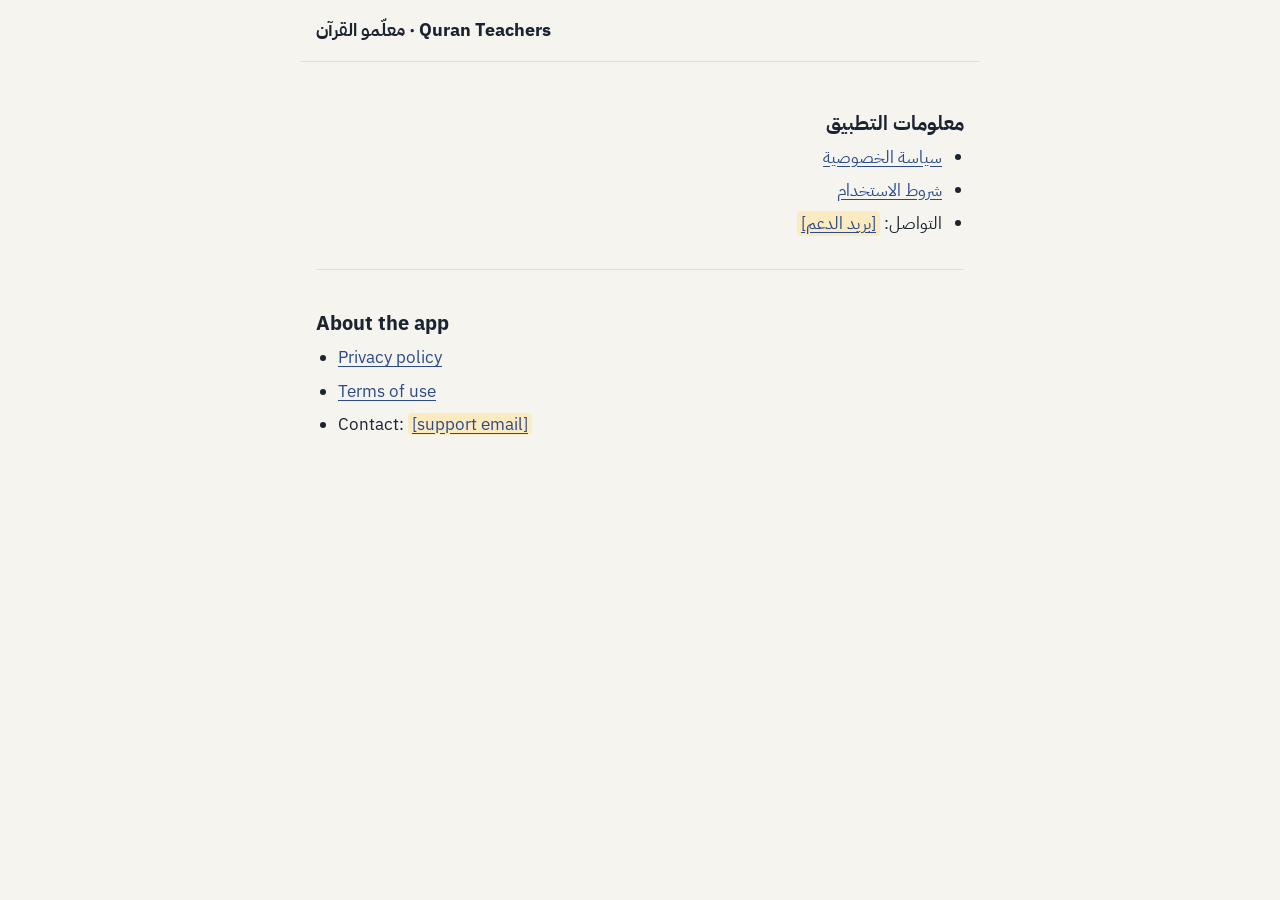
==== index.html @ 5dd3fc31 "Privacy policy and terms (Arabic and English), drafts with placeholders Co-Authored-By: Claude Opus " ====
<!doctype html>
<html lang="ar" dir="ltr">
<head>
<meta charset="utf-8">
<meta name="viewport" content="width=device-width, initial-scale=1">
<title>Quran Teachers · معلّمو القرآن</title>
<link rel="preconnect" href="https://fonts.googleapis.com">
<link rel="stylesheet" href="https://fonts.googleapis.com/css2?family=IBM+Plex+Sans+Arabic:wght@400;600&family=IBM+Plex+Sans:wght@400;600&display=swap">
<link rel="stylesheet" href="style.css">
</head>
<body>
<header class="bar">
  <strong><span lang="ar">معلّمو القرآن</span> · Quran Teachers</strong>
</header>
<main>
  <section lang="ar" dir="rtl">
    <h2>معلومات التطبيق</h2>
    <ul>
      <li><a href="privacy.html#ar">سياسة الخصوصية</a></li>
      <li><a href="terms.html#ar">شروط الاستخدام</a></li>
      <li>التواصل: <a href="mailto:[support]"><span class="todo">[بريد الدعم]</span></a></li>
    </ul>
  </section>
  <section lang="en" dir="ltr">
    <h2>About the app</h2>
    <ul>
      <li><a href="privacy.html#en">Privacy policy</a></li>
      <li><a href="terms.html#en">Terms of use</a></li>
      <li>Contact: <a href="mailto:[support]"><span class="todo">[support email]</span></a></li>
    </ul>
  </section>
</main>
</body>
</html>
---- style.css ----
/* Plan 6 design review D14: one reading column, app colours (mobile/src/ui/theme.ts), IBM Plex like the app. */
:root {
  --paper: #F6F4EF;
  --ink: #1B2230;
  --ink2: #465061;
  --line: #E3DED4;
  --lapis: #2A4A8A;
  --lapis700: #1E3769;
  --todo: #FCEBC0;
}
* { box-sizing: border-box; }
html { -webkit-text-size-adjust: 100%; }
body {
  margin: 0;
  background: var(--paper);
  color: var(--ink);
  font: 17px/1.6 'IBM Plex Sans', 'IBM Plex Sans Arabic', sans-serif;
}
::selection { background: var(--lapis); color: #fff; }
a { color: var(--lapis); text-underline-offset: 3px; }
a:visited { color: var(--lapis700); }
a:focus-visible { outline: 2px solid var(--lapis); outline-offset: 2px; border-radius: 4px; }
.bar {
  display: flex; align-items: center; justify-content: space-between; gap: 16px; flex-wrap: wrap;
  max-width: 68ch; margin: 0 auto; padding: 16px; border-bottom: 1px solid var(--line);
}
.bar strong { font-size: 18px; }
.bar nav a { display: inline-block; min-height: 44px; line-height: 44px; padding: 0 6px; }
main { max-width: 68ch; margin: 0 auto; padding: 8px 16px 48px; }
section { padding-top: 8px; }
section + section { border-top: 1px solid var(--line); margin-top: 32px; }
[lang="ar"] { font-family: 'IBM Plex Sans Arabic', 'IBM Plex Sans', sans-serif; }
h1 { font-size: 28px; line-height: 1.25; margin: 24px 0 4px; }
h2 { font-size: 20px; line-height: 1.3; margin: 32px 0 8px; }
p, ul { margin: 0 0 12px; }
ul { padding-inline-start: 22px; }
li { margin-bottom: 6px; }
.updated { color: var(--ink2); font-size: 15px; margin-bottom: 16px; }
.todo { background: var(--todo); padding: 0 4px; border-radius: 4px; }
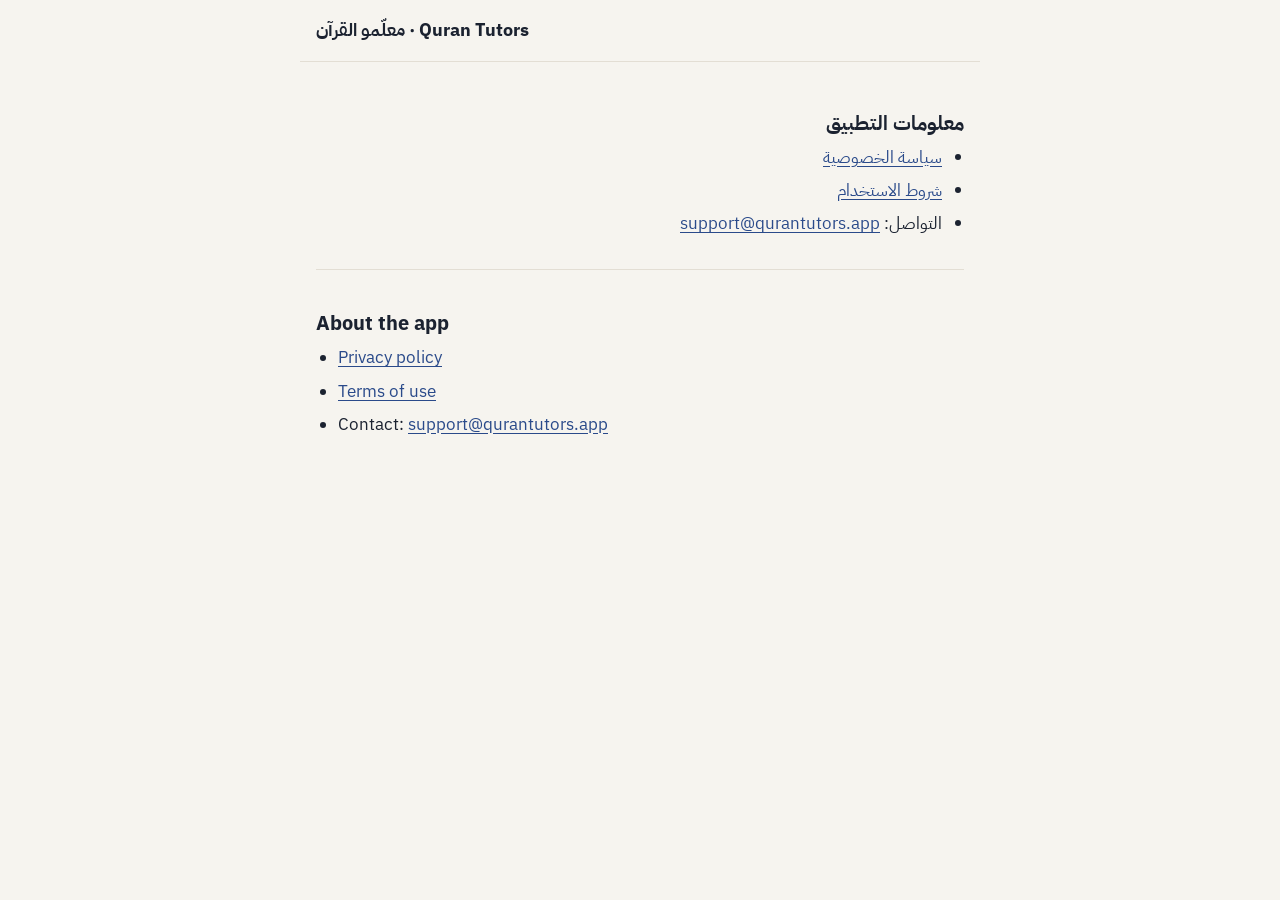
==== commit bca63067: "Rename to Quran Tutors; support@qurantutors.app; CNAME for qurantutors.app Co-Authored-By: Claude Op" ====
--- a/index.html
+++ b/index.html
@@ -3,14 +3,14 @@
 <head>
 <meta charset="utf-8">
 <meta name="viewport" content="width=device-width, initial-scale=1">
-<title>Quran Teachers · معلّمو القرآن</title>
+<title>Quran Tutors · معلّمو القرآن</title>
 <link rel="preconnect" href="https://fonts.googleapis.com">
 <link rel="stylesheet" href="https://fonts.googleapis.com/css2?family=IBM+Plex+Sans+Arabic:wght@400;600&family=IBM+Plex+Sans:wght@400;600&display=swap">
 <link rel="stylesheet" href="style.css">
 </head>
 <body>
 <header class="bar">
-  <strong><span lang="ar">معلّمو القرآن</span> · Quran Teachers</strong>
+  <strong><span lang="ar">معلّمو القرآن</span> · Quran Tutors</strong>
 </header>
 <main>
   <section lang="ar" dir="rtl">
@@ -18,7 +18,7 @@
     <ul>
       <li><a href="privacy.html#ar">سياسة الخصوصية</a></li>
       <li><a href="terms.html#ar">شروط الاستخدام</a></li>
-      <li>التواصل: <a href="mailto:[support]"><span class="todo">[بريد الدعم]</span></a></li>
+      <li>التواصل: <a href="mailto:support@qurantutors.app">support@qurantutors.app</a></li>
     </ul>
   </section>
   <section lang="en" dir="ltr">
@@ -26,7 +26,7 @@
     <ul>
       <li><a href="privacy.html#en">Privacy policy</a></li>
       <li><a href="terms.html#en">Terms of use</a></li>
-      <li>Contact: <a href="mailto:[support]"><span class="todo">[support email]</span></a></li>
+      <li>Contact: <a href="mailto:support@qurantutors.app">support@qurantutors.app</a></li>
     </ul>
   </section>
 </main>
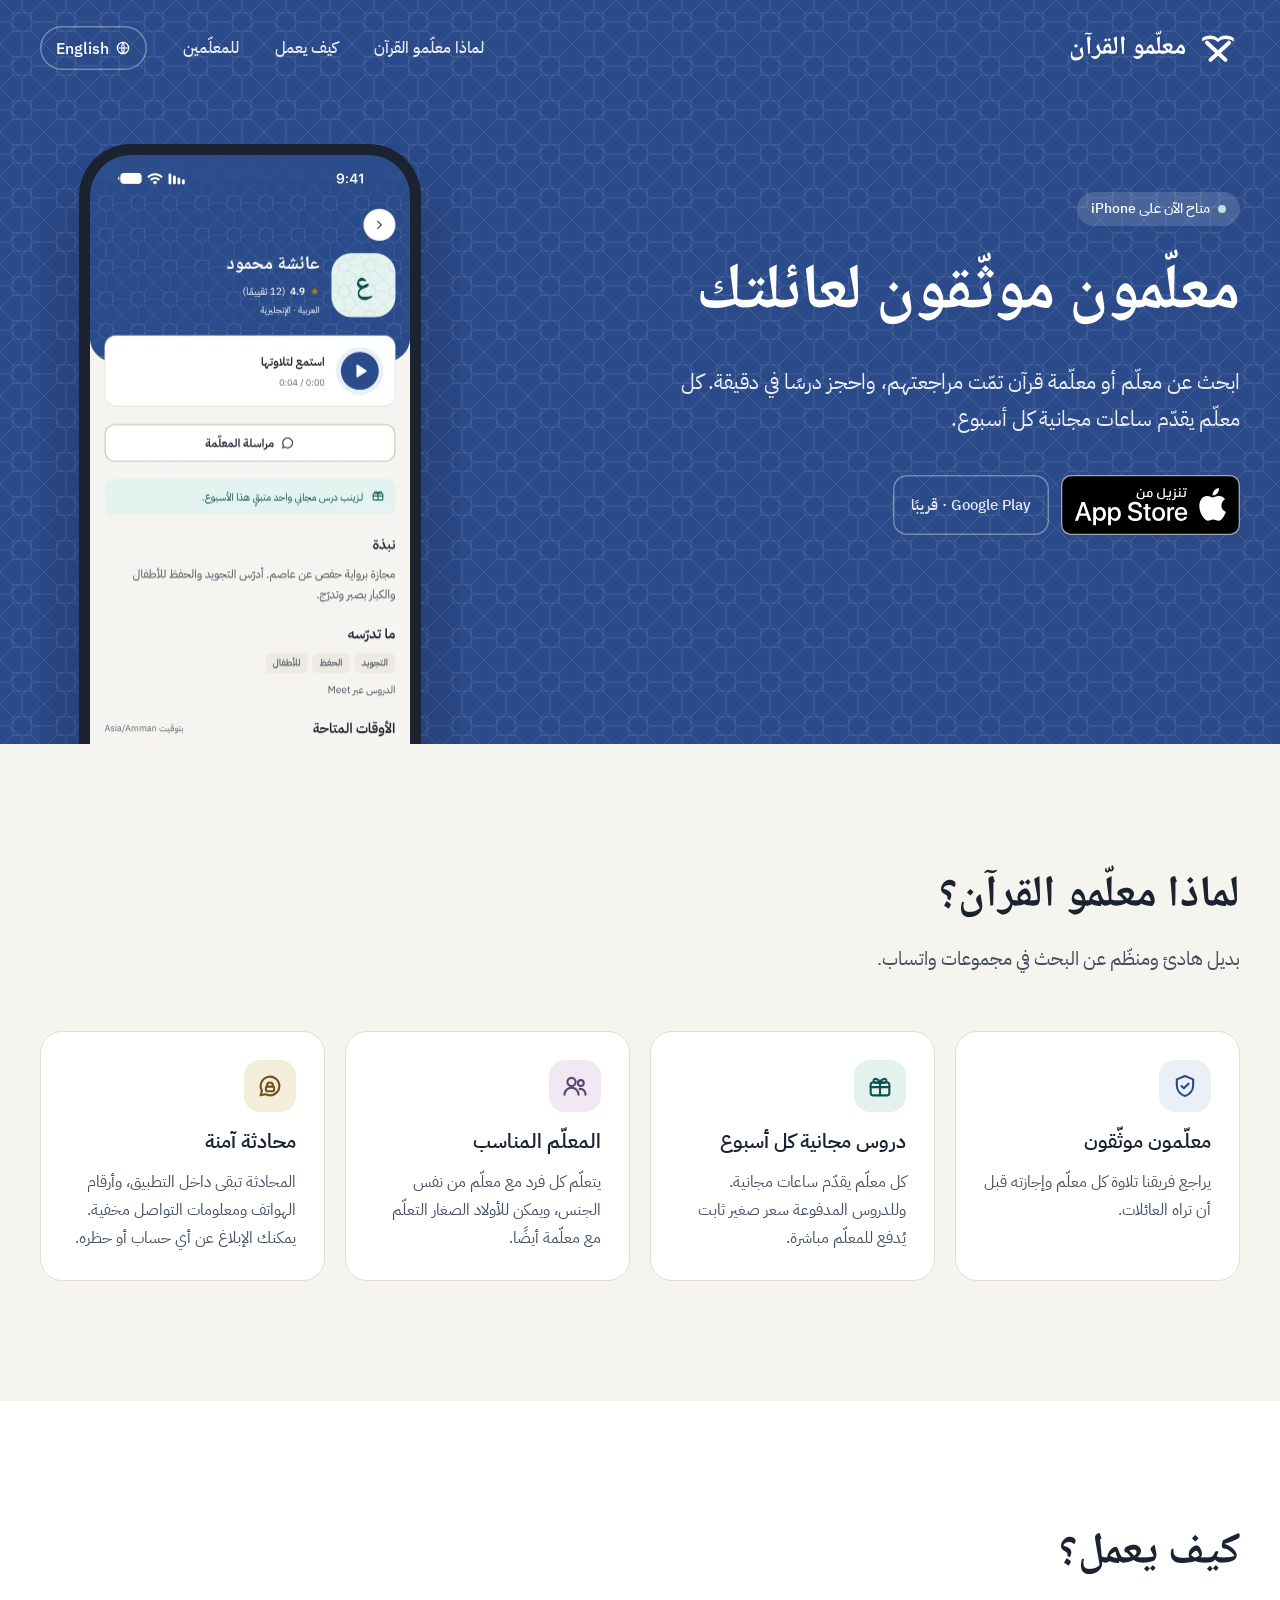
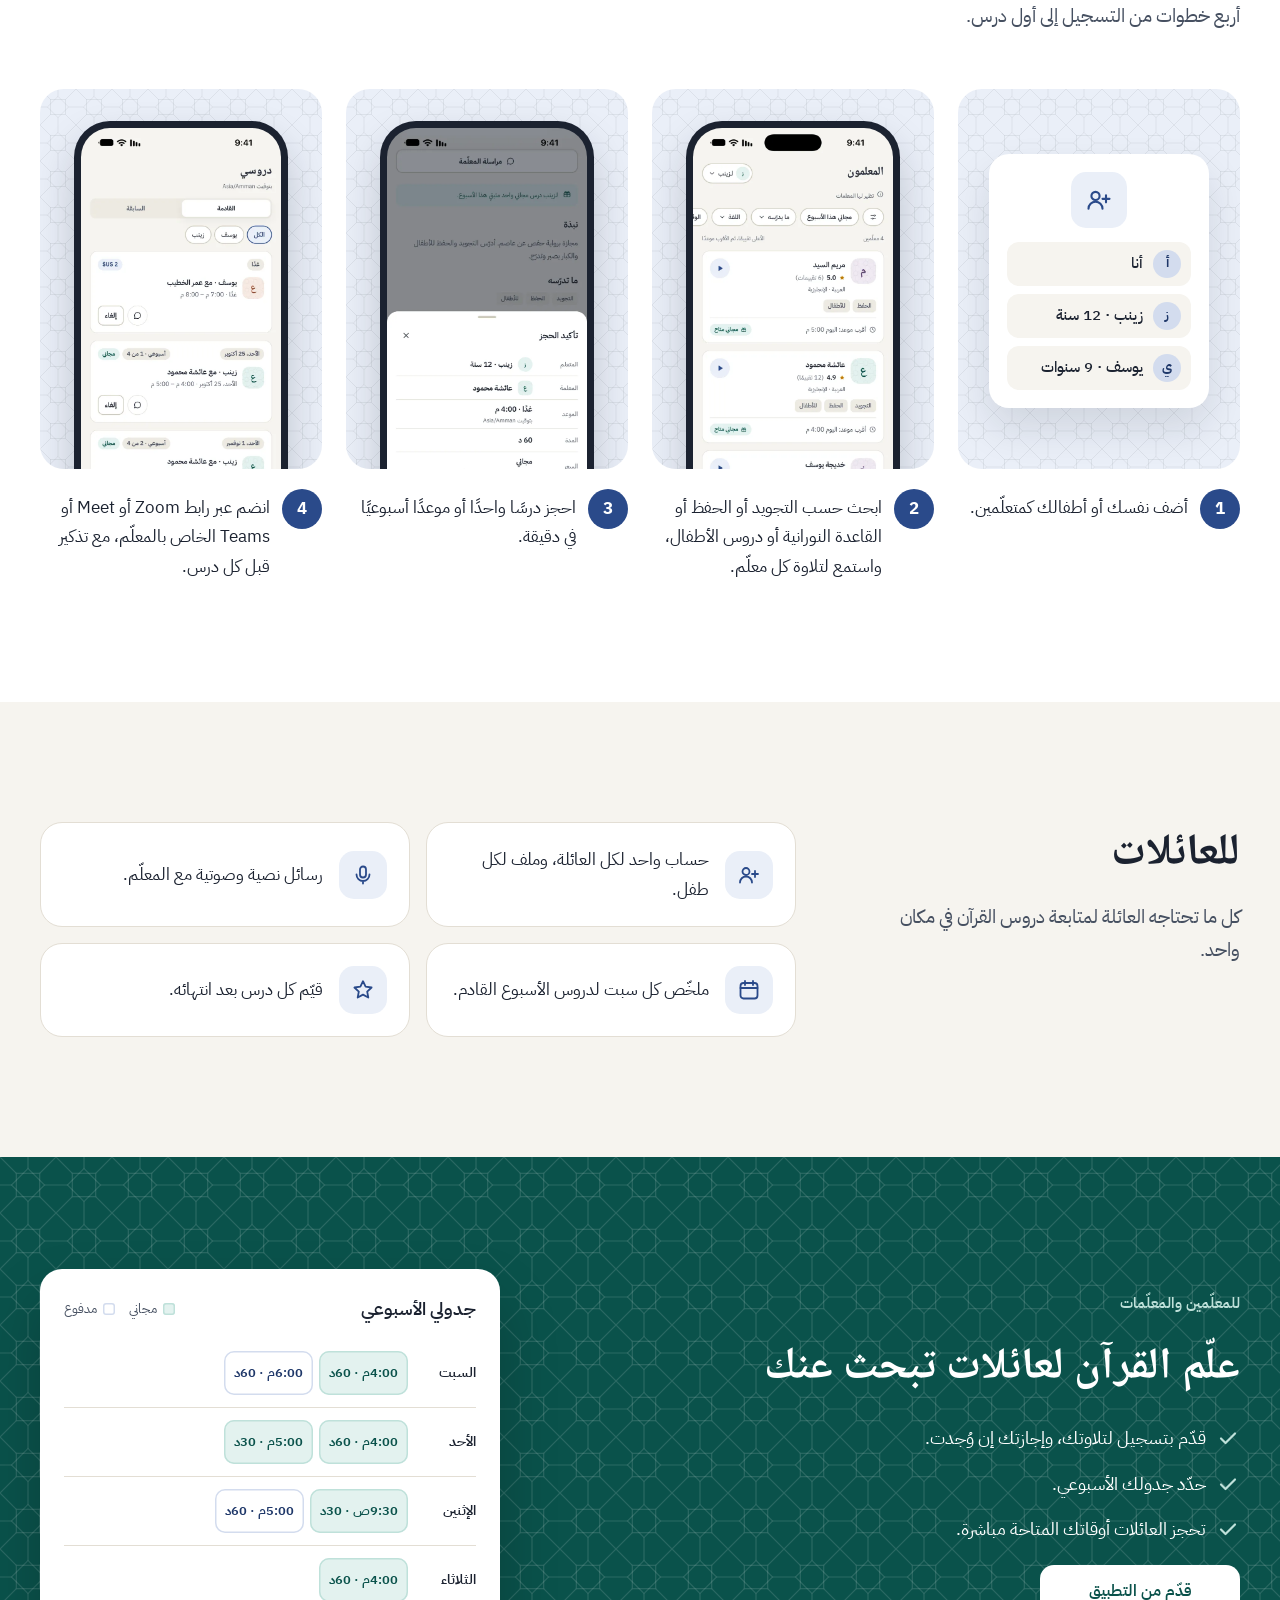
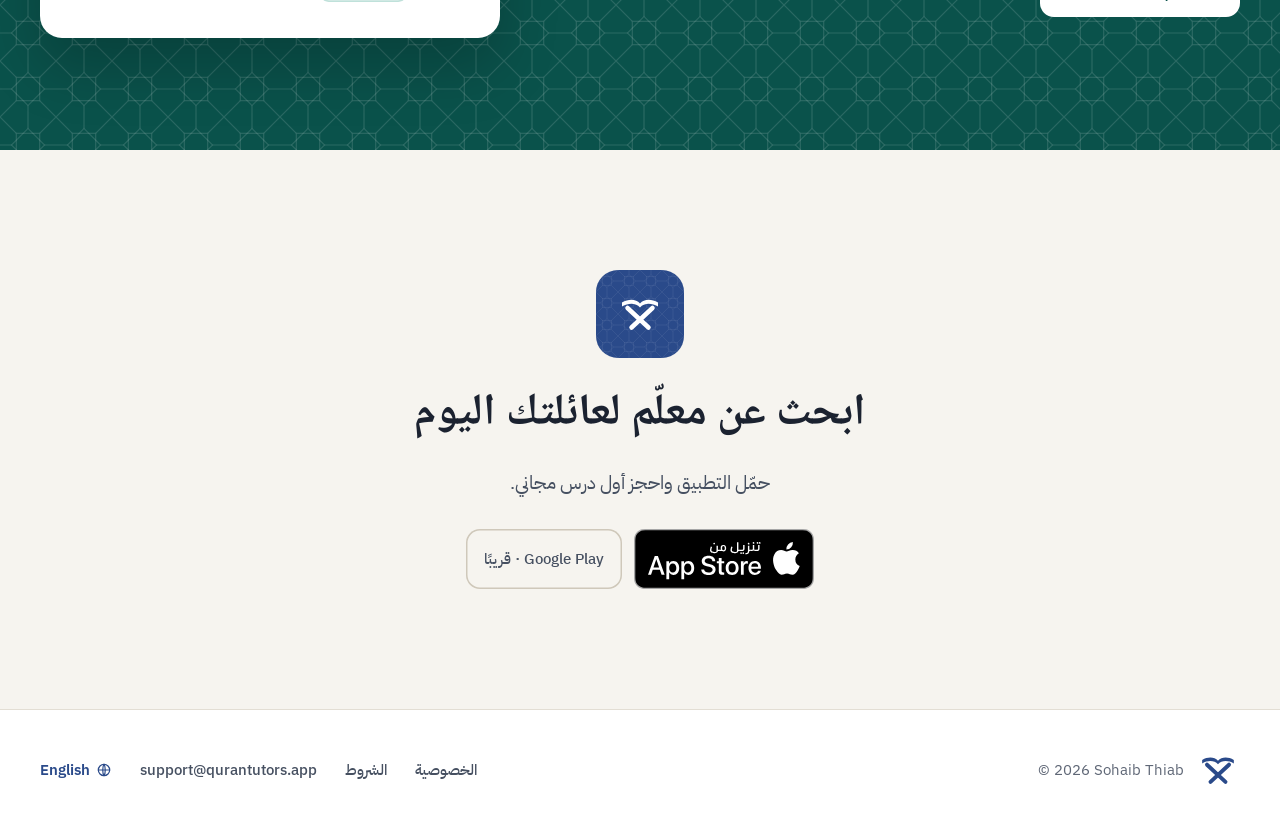
==== commit fd01f209: "Landing page: Arabic (index.html) and English (en/index.html) Responsive static pages from the Claud" ====
--- a/index.html
+++ b/index.html
@@ -1,34 +1,198 @@
 <!doctype html>
-<html lang="ar" dir="ltr">
+<html lang="ar" dir="rtl">
 <head>
 <meta charset="utf-8">
 <meta name="viewport" content="width=device-width, initial-scale=1">
-<title>Quran Tutors · معلّمو القرآن</title>
+<title>معلّمو القرآن · معلّمون موثّقون لعائلتك</title>
+<meta name="description" content="ابحث عن معلّم أو معلّمة قرآن تمّت مراجعتهم، واحجز درسًا في دقيقة. كل معلّم يقدّم ساعات مجانية كل أسبوع. تطبيق معلّمو القرآن على iPhone.">
+<link rel="canonical" href="https://qurantutors.app/">
+<link rel="alternate" hreflang="ar" href="https://qurantutors.app/">
+<link rel="alternate" hreflang="en" href="https://qurantutors.app/en/">
+<link rel="alternate" hreflang="x-default" href="https://qurantutors.app/">
+<meta property="og:type" content="website">
+<meta property="og:url" content="https://qurantutors.app/">
+<meta property="og:title" content="معلّمو القرآن · معلّمون موثّقون لعائلتك">
+<meta property="og:description" content="ابحث عن معلّم قرآن تمّت مراجعته، واحجز درسًا في دقيقة. ساعات مجانية كل أسبوع.">
+<meta property="og:image" content="https://qurantutors.app/assets/icon-512.png">
+<meta property="og:locale" content="ar_AR">
+<meta property="og:locale:alternate" content="en_GB">
+<meta name="twitter:card" content="summary">
+<link rel="icon" type="image/png" href="favicon.png">
+<link rel="apple-touch-icon" href="assets/apple-touch-icon.png">
 <link rel="preconnect" href="https://fonts.googleapis.com">
-<link rel="stylesheet" href="https://fonts.googleapis.com/css2?family=IBM+Plex+Sans+Arabic:wght@400;600&family=IBM+Plex+Sans:wght@400;600&display=swap">
-<link rel="stylesheet" href="style.css">
+<link rel="preconnect" href="https://fonts.gstatic.com" crossorigin>
+<link rel="stylesheet" href="https://fonts.googleapis.com/css2?family=IBM+Plex+Sans+Arabic:wght@400;500;600;700&family=IBM+Plex+Sans:wght@400;500;600&family=Noto+Naskh+Arabic:wght@600;700&display=swap">
+<link rel="stylesheet" href="landing.css">
 </head>
 <body>
-<header class="bar">
-  <strong><span lang="ar">معلّمو القرآن</span> · Quran Tutors</strong>
+<!-- The logo, drawn once and reused with <use href="#logo"> -->
+<svg width="0" height="0" style="position:absolute" aria-hidden="true"><symbol id="logo" viewBox="0 0 100 100"><g transform="translate(0 -7)"><path fill="currentColor" d="M14 34 C28 26 42 27 50 36 C58 27 72 26 86 34 L86 42 C72 34 58 35 50 44 C42 35 28 34 14 42 Z"/><path d="M25 45 L67 84 M75 45 L33 84" fill="none" stroke="currentColor" stroke-width="9" stroke-linecap="round"/></g></symbol></svg>
+
+<header class="hero">
+  <nav class="in nav" aria-label="القائمة الرئيسية">
+    <a class="brand" href="/"><svg width="34" height="34" aria-hidden="true"><use href="#logo"/></svg><span class="disp">معلّمو القرآن</span></a>
+    <div class="nav-links">
+      <a class="nav-link" href="#why">لماذا معلّمو القرآن</a>
+      <a class="nav-link" href="#how">كيف يعمل</a>
+      <a class="nav-link" href="#teachers">للمعلّمين</a>
+      <a class="nav-link lang" href="en/" lang="en" hreflang="en"><svg class="ic s16" viewBox="0 0 24 24" aria-hidden="true"><circle cx="12" cy="12" r="8.5"/><path d="M3.5 12h17M12 3.5c2.5 2.7 2.5 14.3 0 17M12 3.5c-2.5 2.7-2.5 14.3 0 17"/></svg>English</a>
+    </div>
+  </nav>
+
+  <div class="in hero-grid">
+    <div class="hero-copy">
+      <span class="chip">متاح الآن على iPhone</span>
+      <h1 class="disp">معلّمون موثّقون لعائلتك</h1>
+      <p class="lead">ابحث عن معلّم أو معلّمة قرآن تمّت مراجعتهم، واحجز درسًا في دقيقة. كل معلّم يقدّم ساعات مجانية كل أسبوع.</p>
+      <div class="stores">
+        <a class="badge" data-app-store href="#"><img src="assets/app-store-badge-ar.svg" alt="حمّله من App Store" width="180" height="60"></a>
+        <span class="soon">Google Play · قريبًا</span>
+      </div>
+    </div>
+    <div class="hero-phone">
+      <div class="phone"><img src="assets/ar-2-teacher-page.webp" width="640" height="1391" alt="صفحة المعلّمة عائشة محمود في التطبيق: تقييم 4.9، زر للاستماع إلى تلاوتها، ما تدرّسه (تجويد، حفظ، للأطفال)، والمواعيد المتاحة مع درس مجاني."></div>
+    </div>
+  </div>
 </header>
+
 <main>
-  <section lang="ar" dir="rtl">
-    <h2>معلومات التطبيق</h2>
-    <ul>
-      <li><a href="privacy.html#ar">سياسة الخصوصية</a></li>
-      <li><a href="terms.html#ar">شروط الاستخدام</a></li>
-      <li>التواصل: <a href="mailto:support@qurantutors.app">support@qurantutors.app</a></li>
-    </ul>
+  <section id="why" class="sec">
+    <div class="in">
+      <div class="sec-head">
+        <h2 class="disp">لماذا معلّمو القرآن؟</h2>
+        <p class="muted">بديل هادئ ومنظّم عن البحث في مجموعات واتساب.</p>
+      </div>
+      <div class="cards">
+        <article class="card">
+          <span class="icon-box"><svg class="ic s28" viewBox="0 0 24 24" aria-hidden="true"><path d="M12 3.5l7 2.8v5.2c0 4.3-3 7.7-7 9-4-1.3-7-4.7-7-9V6.3z"/><path d="M9 12l2 2 4-4"/></svg></span>
+          <h3>معلّمون موثّقون</h3>
+          <p class="muted">يراجع فريقنا تلاوة كل معلّم وإجازته قبل أن تراه العائلات.</p>
+        </article>
+        <article class="card">
+          <span class="icon-box teal"><svg class="ic s28" viewBox="0 0 24 24" aria-hidden="true"><rect x="4" y="9" width="16" height="11" rx="2"/><path d="M4 13h16M12 9v11M12 9c-1.5-3.5-5.5-4-5.5-1.5S10 9 12 9zm0 0c1.5-3.5 5.5-4 5.5-1.5S14 9 12 9z"/></svg></span>
+          <h3>دروس مجانية كل أسبوع</h3>
+          <p class="muted">كل معلّم يقدّم ساعات مجانية. وللدروس المدفوعة سعر صغير ثابت يُدفع للمعلّم مباشرة.</p>
+        </article>
+        <article class="card">
+          <span class="icon-box plum"><svg class="ic s28" viewBox="0 0 24 24" aria-hidden="true"><circle cx="9" cy="8.5" r="3.5"/><path d="M3 19.5a6 6 0 0 1 12 0"/><circle cx="17" cy="9.5" r="2.5"/><path d="M16 14.5a4.5 4.5 0 0 1 5 5"/></svg></span>
+          <h3>المعلّم المناسب</h3>
+          <p class="muted">يتعلّم كل فرد مع معلّم من نفس الجنس، ويمكن للأولاد الصغار التعلّم مع معلّمة أيضًا.</p>
+        </article>
+        <article class="card">
+          <span class="icon-box sand"><svg class="ic s28" viewBox="0 0 24 24" aria-hidden="true"><path d="M20 12a8 8 0 0 1-11.8 7L4 20l1.1-4A8 8 0 1 1 20 12z"/><path d="M9.5 12.5v-1a2.5 2.5 0 0 1 5 0v1"/><rect x="8.5" y="12.5" width="7" height="4" rx="1"/></svg></span>
+          <h3>محادثة آمنة</h3>
+          <p class="muted">المحادثة تبقى داخل التطبيق، وأرقام الهواتف ومعلومات التواصل مخفية. يمكنك الإبلاغ عن أي حساب أو حظره.</p>
+        </article>
+      </div>
+    </div>
   </section>
-  <section lang="en" dir="ltr">
-    <h2>About the app</h2>
-    <ul>
-      <li><a href="privacy.html#en">Privacy policy</a></li>
-      <li><a href="terms.html#en">Terms of use</a></li>
-      <li>Contact: <a href="mailto:support@qurantutors.app">support@qurantutors.app</a></li>
-    </ul>
+
+  <section id="how" class="sec sec-white">
+    <div class="in"><div class="sec-head">
+      <h2 class="disp">كيف يعمل؟</h2>
+      <p class="muted">أربع خطوات من التسجيل إلى أول درس.</p>
+    </div></div>
+    <div class="in steps-wrap">
+      <ol class="steps">
+        <li class="step">
+          <div class="tile">
+            <div class="card learners" aria-hidden="true">
+              <span class="icon-box"><svg class="ic s28" viewBox="0 0 24 24"><circle cx="9" cy="8.5" r="3.5"/><path d="M3 19.5a6 6 0 0 1 12 0"/><path d="M18 8v6M15 11h6"/></svg></span>
+              <span class="learner"><b>أ</b>أنا</span>
+              <span class="learner"><b>ز</b>زينب · 12 سنة</span>
+              <span class="learner"><b>ي</b>يوسف · 9 سنوات</span>
+            </div>
+          </div>
+          <div class="step-text"><span class="num">1</span><p>أضف نفسك أو أطفالك كمتعلّمين.</p></div>
+        </li>
+        <li class="step">
+          <div class="tile"><div class="phone sm"><img src="assets/ar-1-teachers.webp" width="640" height="1391" loading="lazy" alt="قائمة المعلّمات في التطبيق مع التقييم، وما تدرّسه كل معلّمة، وأقرب موعد، وعلامة «متاح مجانًا»."></div></div>
+          <div class="step-text"><span class="num">2</span><p>ابحث حسب التجويد أو الحفظ أو القاعدة النورانية أو دروس الأطفال، واستمع لتلاوة كل معلّم.</p></div>
+        </li>
+        <li class="step">
+          <div class="tile"><div class="phone sm"><img src="assets/ar-3-booking.webp" width="640" height="1391" loading="lazy" alt="شاشة تأكيد الحجز: المتعلّمة زينب، المعلّمة عائشة محمود، الغد الساعة 4:00 م لمدة 60 دقيقة، مجانًا، مع خيار التكرار كل أسبوع."></div></div>
+          <div class="step-text"><span class="num">3</span><p>احجز درسًا واحدًا أو موعدًا أسبوعيًا في دقيقة.</p></div>
+        </li>
+        <li class="step">
+          <div class="tile"><div class="phone sm"><img src="assets/ar-5-my-lessons.webp" width="640" height="1391" loading="lazy" alt="شاشة «دروسي» تعرض الدروس القادمة لكل طفل، مع زر للمحادثة وزر للإلغاء."></div></div>
+          <div class="step-text"><span class="num">4</span><p>انضم عبر رابط Zoom أو Meet أو Teams الخاص بالمعلّم، مع تذكير قبل كل درس.</p></div>
+        </li>
+      </ol>
+    </div>
+  </section>
+
+  <section id="families" class="sec">
+    <div class="in fam-grid">
+      <div class="sec-head">
+        <h2 class="disp">للعائلات</h2>
+        <p class="muted">كل ما تحتاجه العائلة لمتابعة دروس القرآن في مكان واحد.</p>
+      </div>
+      <ul class="feats">
+        <li class="card"><span class="icon-box"><svg class="ic" viewBox="0 0 24 24" aria-hidden="true"><circle cx="9" cy="8.5" r="3.5"/><path d="M3 19.5a6 6 0 0 1 12 0"/><path d="M18 8v6M15 11h6"/></svg></span><span>حساب واحد لكل العائلة، وملف لكل طفل.</span></li>
+        <li class="card"><span class="icon-box"><svg class="ic" viewBox="0 0 24 24" aria-hidden="true"><rect x="9" y="3.5" width="6" height="11" rx="3"/><path d="M5.5 11.5a6.5 6.5 0 0 0 13 0M12 18v2.5"/></svg></span><span>رسائل نصية وصوتية مع المعلّم.</span></li>
+        <li class="card"><span class="icon-box"><svg class="ic" viewBox="0 0 24 24" aria-hidden="true"><rect x="3.5" y="5" width="17" height="15.5" rx="3"/><path d="M3.5 10h17M8 3v4M16 3v4"/></svg></span><span>ملخّص كل سبت لدروس الأسبوع القادم.</span></li>
+        <li class="card"><span class="icon-box"><svg class="ic" viewBox="0 0 24 24" aria-hidden="true"><path d="M12 3.2l2.6 5.5 6 .8-4.4 4.1 1.1 5.9L12 16.6l-5.3 2.9 1.1-5.9L3.4 9.5l6-.8z"/></svg></span><span>قيّم كل درس بعد انتهائه.</span></li>
+      </ul>
+    </div>
+  </section>
+
+  <section id="teachers" class="sec hero teach">
+    <div class="in teach-grid">
+      <div class="teach-copy">
+        <span class="eyebrow">للمعلّمين والمعلّمات</span>
+        <h2 class="disp">علّم القرآن لعائلات تبحث عنك</h2>
+        <ul class="ticks">
+          <li><svg class="ic" viewBox="0 0 24 24" aria-hidden="true"><path d="M5 12.5l4.5 4.5L19 7.5"/></svg>قدّم بتسجيل لتلاوتك، وإجازتك إن وُجدت.</li>
+          <li><svg class="ic" viewBox="0 0 24 24" aria-hidden="true"><path d="M5 12.5l4.5 4.5L19 7.5"/></svg>حدّد جدولك الأسبوعي.</li>
+          <li><svg class="ic" viewBox="0 0 24 24" aria-hidden="true"><path d="M5 12.5l4.5 4.5L19 7.5"/></svg>تحجز العائلات أوقاتك المتاحة مباشرة.</li>
+        </ul>
+        <a class="btn" data-app-store href="#">قدّم من التطبيق</a>
+      </div>
+      <div class="card schedule" role="img" aria-label="مثال على جدول أسبوعي لمعلّم، فيه مواعيد مجانية ومواعيد مدفوعة.">
+        <div class="schedule-head"><span>جدولي الأسبوعي</span><span class="legend"><i class="free"></i><span>مجاني</span><i class="paid"></i><span>مدفوع</span></span></div>
+        <div class="dayrow"><span class="dayname">السبت</span><div class="slots"><span class="slot free">4:00م · 60د</span><span class="slot paid">6:00م · 60د</span></div></div>
+        <div class="dayrow"><span class="dayname">الأحد</span><div class="slots"><span class="slot free">4:00م · 60د</span><span class="slot free">5:00م · 30د</span></div></div>
+        <div class="dayrow"><span class="dayname">الإثنين</span><div class="slots"><span class="slot free">9:30ص · 30د</span><span class="slot paid">5:00م · 60د</span></div></div>
+        <div class="dayrow extra"><span class="dayname">الثلاثاء</span><div class="slots"><span class="slot free">4:00م · 60د</span></div></div>
+      </div>
+    </div>
+  </section>
+
+  <section id="download" class="sec">
+    <div class="in cta">
+      <div class="hero app-tile"><svg width="50" height="50" aria-hidden="true"><use href="#logo"/></svg></div>
+      <h2 class="disp">ابحث عن معلّم لعائلتك اليوم</h2>
+      <p class="muted">حمّل التطبيق واحجز أول درس مجاني.</p>
+      <div class="stores">
+        <a class="badge" data-app-store href="#"><img src="assets/app-store-badge-ar.svg" alt="حمّله من App Store" width="180" height="60"></a>
+        <span class="soon">Google Play · قريبًا</span>
+      </div>
+    </div>
   </section>
 </main>
+
+<footer class="foot">
+  <div class="in foot-in">
+    <div class="foot-top">
+      <a class="brand" href="/"><svg width="30" height="30" aria-hidden="true"><use href="#logo"/></svg><span class="disp">معلّمو القرآن</span></a>
+      <a class="nav-link lang-foot" href="en/" lang="en" hreflang="en">English</a>
+    </div>
+    <nav aria-label="روابط أسفل الصفحة">
+      <a class="nav-link" href="privacy.html#ar">الخصوصية</a>
+      <a class="nav-link" href="terms.html#ar">الشروط</a>
+      <a class="nav-link" href="mailto:support@qurantutors.app" lang="en">support@qurantutors.app</a>
+      <a class="nav-link lang-foot" href="en/" lang="en" hreflang="en"><svg class="ic s16" viewBox="0 0 24 24" aria-hidden="true"><circle cx="12" cy="12" r="8.5"/><path d="M3.5 12h17M12 3.5c2.5 2.7 2.5 14.3 0 17M12 3.5c-2.5 2.7-2.5 14.3 0 17"/></svg>English</a>
+    </nav>
+    <span class="copy" lang="en" dir="ltr">© 2026 Sohaib Thiab</span>
+  </div>
+</footer>
+
+<script>
+  // APP_STORE_URL: after Apple approves the app, paste its App Store link between the quotes.
+  // Every App Store button on this page (the ones marked data-app-store) then uses it.
+  const APP_STORE_URL = '';
+  if (APP_STORE_URL) document.querySelectorAll('[data-app-store]').forEach(a => a.href = APP_STORE_URL);
+</script>
+<!-- APP_STORE_URL is set in the script just above. -->
 </body>
 </html>
--- a/landing.css
+++ b/landing.css
@@ -0,0 +1,212 @@
+/* Landing page styles (index.html + en/index.html). privacy/terms keep using style.css.
+   Colours and shapes come from the Claude Design boards LP-AR/EN-Desktop/Mobile.
+   Phone first; the @media block at the bottom adds the desktop layout. */
+:root {
+  --paper: #F6F4EF; --surface: #fff; --line: #E3DED4; --line-2: #CFC8BA;
+  --ink: #1B2230; --ink-2: #465061; --ink-3: #5F6776;
+  --lapis: #2A4A8A; --lapis-700: #1E3769; --lapis-100: #D3DCEE; --lapis-50: #EAEFF8;
+  --teal-700: #0A524B; --teal-100: #BFE1DA; --teal-50: #E3F2EF;
+  --plum: #5F4270; --plum-50: #F0E9F3; --sand: #6E5319; --sand-50: #F4EDDC;
+  --f-ui: 'IBM Plex Sans Arabic', 'IBM Plex Sans', system-ui, sans-serif;
+  --f-disp: 'Noto Naskh Arabic', serif;
+}
+:lang(en) { --f-ui: 'IBM Plex Sans', system-ui, sans-serif; --f-disp: 'IBM Plex Serif', Georgia, serif; }
+
+* { box-sizing: border-box; }
+html { -webkit-text-size-adjust: 100%; scroll-behavior: smooth; }
+body { margin: 0; background: var(--paper); color: var(--ink); font: 16px/1.75 var(--f-ui); overflow-x: hidden; }
+html[lang="en"] body { line-height: 1.55; }
+h1, h2, h3, p { margin: 0; }
+img { display: block; max-width: 100%; height: auto; }
+a:focus-visible { outline: 2px solid currentColor; outline-offset: 3px; border-radius: 6px; }
+
+.in { width: 100%; max-width: 1240px; margin: 0 auto; padding-inline: 20px; }
+.disp { font-family: var(--f-disp); font-weight: 700; }
+html[lang="en"] .disp { font-weight: 600; letter-spacing: -.015em; }
+.muted { color: var(--ink-2); }
+.ic { width: 24px; height: 24px; flex: none; fill: none; stroke: currentColor; stroke-width: 1.8; stroke-linecap: round; stroke-linejoin: round; }
+.ic.s16 { width: 16px; height: 16px; }
+.ic.s28 { width: 28px; height: 28px; }
+
+/* Blue hero band with the geometric pattern (also used by the teachers band and the final-CTA tile) */
+.hero { background: var(--lapis) url(assets/pattern-white.svg); background-size: 44px 44px; color: #fff; }
+
+/* Top bar */
+.nav { height: 76px; display: flex; align-items: center; justify-content: space-between; gap: 16px; }
+.brand { display: flex; align-items: center; gap: 10px; min-height: 44px; color: inherit; text-decoration: none; }
+.brand .disp { font-size: 21px; line-height: 1.4; }
+.nav-links { display: flex; align-items: center; gap: 36px; color: rgba(255,255,255,.88); }
+.nav-link { color: inherit; text-decoration: none; font-weight: 500; min-height: 44px; display: inline-flex; align-items: center; gap: 6px; }
+.nav-links .nav-link:not(.lang) { display: none; }
+.lang { padding: 0 14px; border-radius: 999px; box-shadow: inset 0 0 0 1.5px rgba(255,255,255,.35); color: #fff; font-size: 15px; }
+
+/* Hero */
+.hero-grid { display: flex; flex-direction: column; gap: 40px; padding-top: 20px; }
+.hero-copy { display: flex; flex-direction: column; gap: 16px; }
+.chip { align-self: flex-start; display: inline-flex; align-items: center; gap: 8px; height: 32px; padding: 0 12px; border-radius: 999px; background: rgba(255,255,255,.14); font-size: 13px; font-weight: 500; }
+.chip::before { content: ""; width: 8px; height: 8px; border-radius: 50%; background: var(--teal-100); }
+.hero h1 { font-size: 40px; line-height: 1.45; }
+.lead { font-size: 18px; line-height: 1.8; color: rgba(255,255,255,.9); max-width: 600px; }
+.stores { display: flex; flex-wrap: wrap; align-items: center; gap: 12px; padding-top: 8px; }
+.badge { display: inline-block; border-radius: 10px; }
+.badge img { height: 56px; width: auto; }
+.soon { display: inline-flex; align-items: center; height: 44px; padding: 0 16px; border-radius: 12px; font-size: 14px; font-weight: 500; box-shadow: inset 0 0 0 1.5px var(--line-2); color: var(--ink-2); }
+.hero .soon { box-shadow: inset 0 0 0 1.5px rgba(255,255,255,.35); color: rgba(255,255,255,.88); }
+.hero-phone { height: 440px; display: flex; justify-content: center; overflow: hidden; }
+
+/* Phone frame around a real app screenshot */
+.phone { background: var(--ink); border-radius: 44px; padding: 9px; box-shadow: 0 30px 60px rgba(20,26,38,.28); flex: none; align-self: flex-start; }
+.phone img { width: 260px; aspect-ratio: 1320 / 2868; border-radius: 35px; background: var(--paper); }
+.phone.sm { border-radius: 36px; padding: 7px; box-shadow: 0 20px 40px rgba(20,26,38,.2); }
+.phone.sm img { width: 200px; border-radius: 29px; }
+
+/* Sections */
+.sec { padding: 72px 0; }
+.sec-white { background: var(--surface); }
+.sec-head { display: flex; flex-direction: column; gap: 8px; max-width: 720px; margin-bottom: 28px; }
+.sec-head h2, .teach h2, .cta h2 { font-size: 32px; line-height: 1.5; }
+.sec-head p { font-size: 17px; }
+
+.card { background: var(--surface); border: 1px solid var(--line); border-radius: 20px; padding: 22px; display: flex; flex-direction: column; gap: 10px; }
+.icon-box { width: 48px; height: 48px; border-radius: 15px; display: flex; align-items: center; justify-content: center; flex: none; background: var(--lapis-50); color: var(--lapis); }
+.icon-box.teal { background: var(--teal-50); color: var(--teal-700); }
+.icon-box.plum { background: var(--plum-50); color: var(--plum); }
+.icon-box.sand { background: var(--sand-50); color: var(--sand); }
+.cards { display: grid; gap: 12px; }
+.card h3 { font-size: 19px; font-weight: 600; line-height: 1.5; margin-top: 2px; }
+
+/* How it works: sideways-scrolling strip on phones, 4 columns on desktop */
+.steps { list-style: none; margin: 0; padding: 0 20px; display: flex; gap: 14px; overflow-x: auto; scroll-snap-type: x mandatory; scroll-padding-inline: 20px; }
+.step { flex: none; width: 270px; display: flex; flex-direction: column; gap: 16px; scroll-snap-align: start; }
+.tile { height: 330px; border-radius: 22px; background: var(--lapis-50) url(assets/pattern.svg); background-size: 32px 32px; overflow: hidden; display: flex; justify-content: center; padding-top: 28px; }
+.step-text { display: flex; gap: 12px; align-items: flex-start; }
+.step-text p { padding-top: 4px; }
+.num { width: 36px; height: 36px; border-radius: 50%; background: var(--lapis); color: #fff; font-weight: 700; display: flex; align-items: center; justify-content: center; flex: none; }
+
+/* Step 1 has no screenshot: a small "learners" card instead */
+.learners { align-self: center; width: 220px; margin-top: -28px; padding: 18px; gap: 8px; box-shadow: 0 20px 40px rgba(20,26,38,.12); border: 0; }
+.learners .icon-box { margin: 0 auto 6px; width: 56px; height: 56px; }
+.learner { display: flex; align-items: center; gap: 10px; padding: 8px 10px; border-radius: 12px; background: var(--paper); font-weight: 500; font-size: 15px; }
+.learner b { width: 28px; height: 28px; border-radius: 50%; background: var(--lapis-100); color: var(--lapis-700); display: flex; align-items: center; justify-content: center; font-size: 13px; }
+
+/* For families */
+.feats { list-style: none; margin: 0; padding: 0; display: grid; gap: 10px; }
+.feats .card { flex-direction: row; align-items: center; gap: 14px; padding: 16px; }
+.feats .icon-box { width: 44px; height: 44px; }
+
+/* For teachers */
+.teach { background-color: var(--teal-700); }
+.teach-grid { display: flex; flex-direction: column; gap: 18px; }
+.teach-copy { display: flex; flex-direction: column; gap: 18px; }
+.eyebrow { font-size: 14px; font-weight: 600; color: var(--teal-100); }
+.ticks { list-style: none; margin: 0; padding: 0; display: flex; flex-direction: column; gap: 12px; font-size: 17px; }
+.ticks li { display: flex; gap: 10px; align-items: flex-start; }
+.ticks .ic { margin-top: 4px; color: var(--teal-100); stroke-width: 2.2; }
+.btn { font-weight: 600; font-size: 16px; min-height: 52px; padding: 0 20px; border-radius: 14px; display: inline-flex; align-items: center; justify-content: center; text-decoration: none; background: #fff; color: var(--teal-700); }
+.schedule { color: var(--ink); gap: 0; padding: 18px; border: 0; box-shadow: 0 30px 60px rgba(0,0,0,.2); }
+.schedule-head { display: flex; align-items: center; justify-content: space-between; flex-wrap: wrap; gap: 8px; padding-bottom: 8px; font-weight: 600; }
+.legend { display: flex; align-items: center; gap: 6px; font-size: 12.5px; font-weight: 400; color: var(--ink-2); }
+.legend i { width: 12px; height: 12px; border-radius: 3px; }
+.legend i + span + i { margin-inline-start: 8px; }
+.dayrow { display: flex; gap: 12px; align-items: flex-start; padding: 12px 0; border-bottom: 1px solid var(--line); }
+.dayrow:last-child { border-bottom: 0; }
+.dayname { width: 56px; flex: none; font-weight: 600; font-size: 14px; padding-top: 12px; line-height: 1.4; }
+.slots { display: flex; flex-wrap: wrap; gap: 6px; flex: 1; }
+.slot { height: 44px; padding: 0 10px; border-radius: 10px; display: inline-flex; align-items: center; font-size: 13px; font-weight: 600; line-height: 1.2; }
+.free { background: var(--teal-50); box-shadow: inset 0 0 0 1.5px var(--teal-100); color: var(--teal-700); }
+.paid { background: var(--surface); box-shadow: inset 0 0 0 1.5px var(--lapis-100); color: var(--lapis-700); }
+.dayrow.extra { display: none; }
+
+/* Final call to action */
+.cta { display: flex; flex-direction: column; align-items: center; gap: 16px; text-align: center; }
+.cta .stores { flex-direction: column; justify-content: center; }
+.app-tile { width: 76px; height: 76px; border-radius: 20px; display: flex; align-items: center; justify-content: center; background-size: 20px 20px; margin-bottom: 6px; }
+.cta p { font-size: 17px; }
+
+/* Footer */
+.foot { background: var(--surface); border-top: 1px solid var(--line); padding: 28px 0 36px; font-size: 15px; }
+.foot-in { display: flex; flex-direction: column; gap: 14px; }
+.foot-top { display: flex; align-items: center; justify-content: space-between; gap: 12px; }
+.foot .brand { color: var(--lapis); }
+.foot .brand .disp { font-size: 18px; color: var(--ink); }
+.foot nav { display: flex; flex-wrap: wrap; column-gap: 20px; color: var(--ink-2); }
+.foot .lang-foot { color: var(--lapis); font-weight: 600; }
+.copy { color: var(--ink-3); font-size: 14px; }
+
+/* Desktop */
+@media (min-width: 1000px) {
+  body { font-size: 17px; }
+  .in { padding-inline: 20px; }
+  .nav { height: 96px; }
+  .brand .disp { font-size: 26px; }
+  .brand svg { width: 44px; height: 44px; }
+  .nav-links .nav-link:not(.lang) { display: inline-flex; font-size: 16px; }
+  .lang { padding: 0 16px; font-size: 16px; }
+
+  .hero-grid { display: grid; grid-template-columns: minmax(0, 1fr) 420px; gap: 72px; align-items: start; padding-top: 48px; }
+  .hero-copy { gap: 24px; padding-top: 48px; }
+  .chip { height: 34px; padding: 0 14px; font-size: 14px; }
+  .hero h1 { font-size: 64px; line-height: 1.4; }
+  html[lang="en"] .hero h1 { line-height: 1.15; }
+  .lead { font-size: 21px; }
+  .stores { padding-top: 12px; }
+  .badge img { height: 60px; }
+  .soon { height: 60px; padding: 0 18px; border-radius: 14px; font-size: 15px; }
+  .hero-phone { height: 600px; }
+  .phone { border-radius: 52px; padding: 11px; box-shadow: 0 40px 80px rgba(20,26,38,.28); }
+  .phone img { width: 320px; border-radius: 41px; }
+
+  .sec { padding: 120px 0; }
+  .sec-head { gap: 12px; margin-bottom: 56px; }
+  .sec-head h2, .teach h2, .cta h2 { font-size: 44px; }
+  .sec-head p { font-size: 19px; }
+
+  .cards { grid-template-columns: repeat(4, minmax(0, 1fr)); gap: 20px; }
+  .cards .card { border-radius: 22px; padding: 28px; gap: 12px; }
+  .cards .icon-box { width: 52px; height: 52px; border-radius: 16px; }
+  .cards h3 { font-size: 20px; }
+  .cards p { font-size: 16px; }
+
+  .steps { display: grid; grid-template-columns: repeat(4, minmax(0, 1fr)); gap: 24px; overflow: visible; padding: 0; }
+  .step { width: auto; gap: 20px; }
+  .tile { height: 380px; border-radius: 24px; background-size: 36px 36px; padding-top: 32px; }
+  .num { width: 40px; height: 40px; font-size: 17px; }
+
+  .fam-grid { display: grid; grid-template-columns: 380px minmax(0, 1fr); gap: 64px; align-items: start; }
+  .fam-grid .sec-head { margin: 0; }
+  .feats { grid-template-columns: repeat(2, minmax(0, 1fr)); gap: 16px; }
+  .feats .card { padding: 22px; gap: 16px; border-radius: 22px; }
+  .feats .icon-box { width: 48px; height: 48px; }
+
+  .teach { padding: 112px 0; background-size: 56px 56px; }
+  .teach-grid { display: grid; grid-template-columns: minmax(0, 1fr) 460px; gap: 80px; align-items: center; }
+  .teach-copy { gap: 20px; }
+  .eyebrow { font-size: 15px; }
+  .ticks { gap: 14px; font-size: 18px; }
+  .teach .btn { align-self: flex-start; min-width: 200px; }
+  .schedule { padding: 24px; border-radius: 22px; }
+  .schedule-head { padding-bottom: 14px; font-size: 18px; }
+  .dayrow.extra { display: flex; }
+
+  .cta { gap: 18px; }
+  .cta .stores { flex-direction: row; }
+  .app-tile { width: 88px; height: 88px; border-radius: 22px; background-size: 22px 22px; }
+  .cta p { font-size: 19px; }
+
+  .foot { padding: 0; }
+  /* Desktop footer: logo + © on one side, links on the other */
+  .foot-in { height: 120px; flex-direction: row; align-items: center; gap: 12px; }
+  .foot .brand .disp, .foot-top .lang-foot { display: none; }
+  .foot .copy { order: 1; font-size: 15px; }
+  .foot nav { order: 2; margin-inline-start: auto; column-gap: 28px; align-items: center; }
+}
+@media (max-width: 999px) {
+  .steps-wrap { padding-inline: 0; } /* the strip scrolls edge to edge on phones */
+  .foot nav .lang-foot { display: none; }
+  .teach-copy { display: contents; } /* phones: schedule card sits above the button, as in the design */
+  .teach .btn { width: 100%; order: 1; }
+}
+@media (prefers-reduced-motion: reduce) { html { scroll-behavior: auto; } }
+/* Mixed-language snippets (e.g. the "English" / "العربية" switch) use their own script's font */
+[lang="ar"] { font-family: 'IBM Plex Sans Arabic', 'IBM Plex Sans', system-ui, sans-serif; }
+[lang="en"] { font-family: 'IBM Plex Sans', system-ui, sans-serif; }
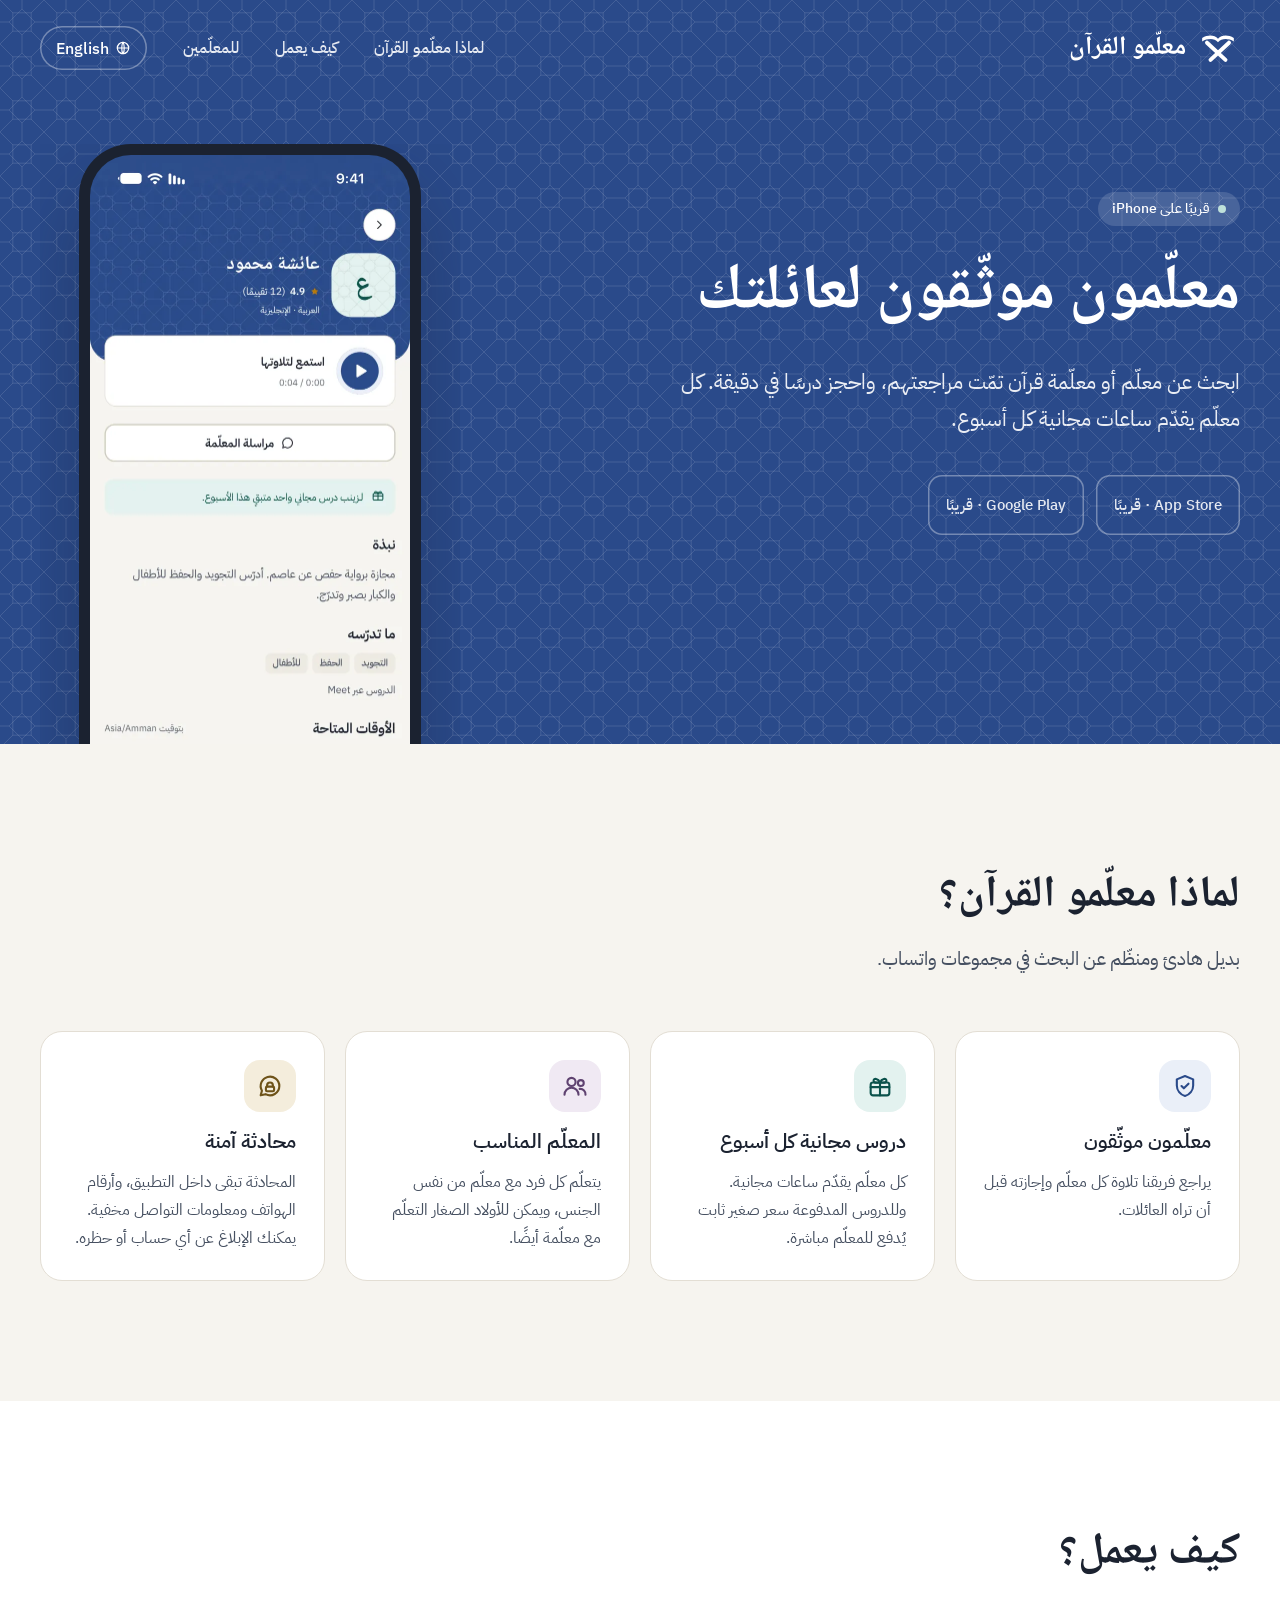
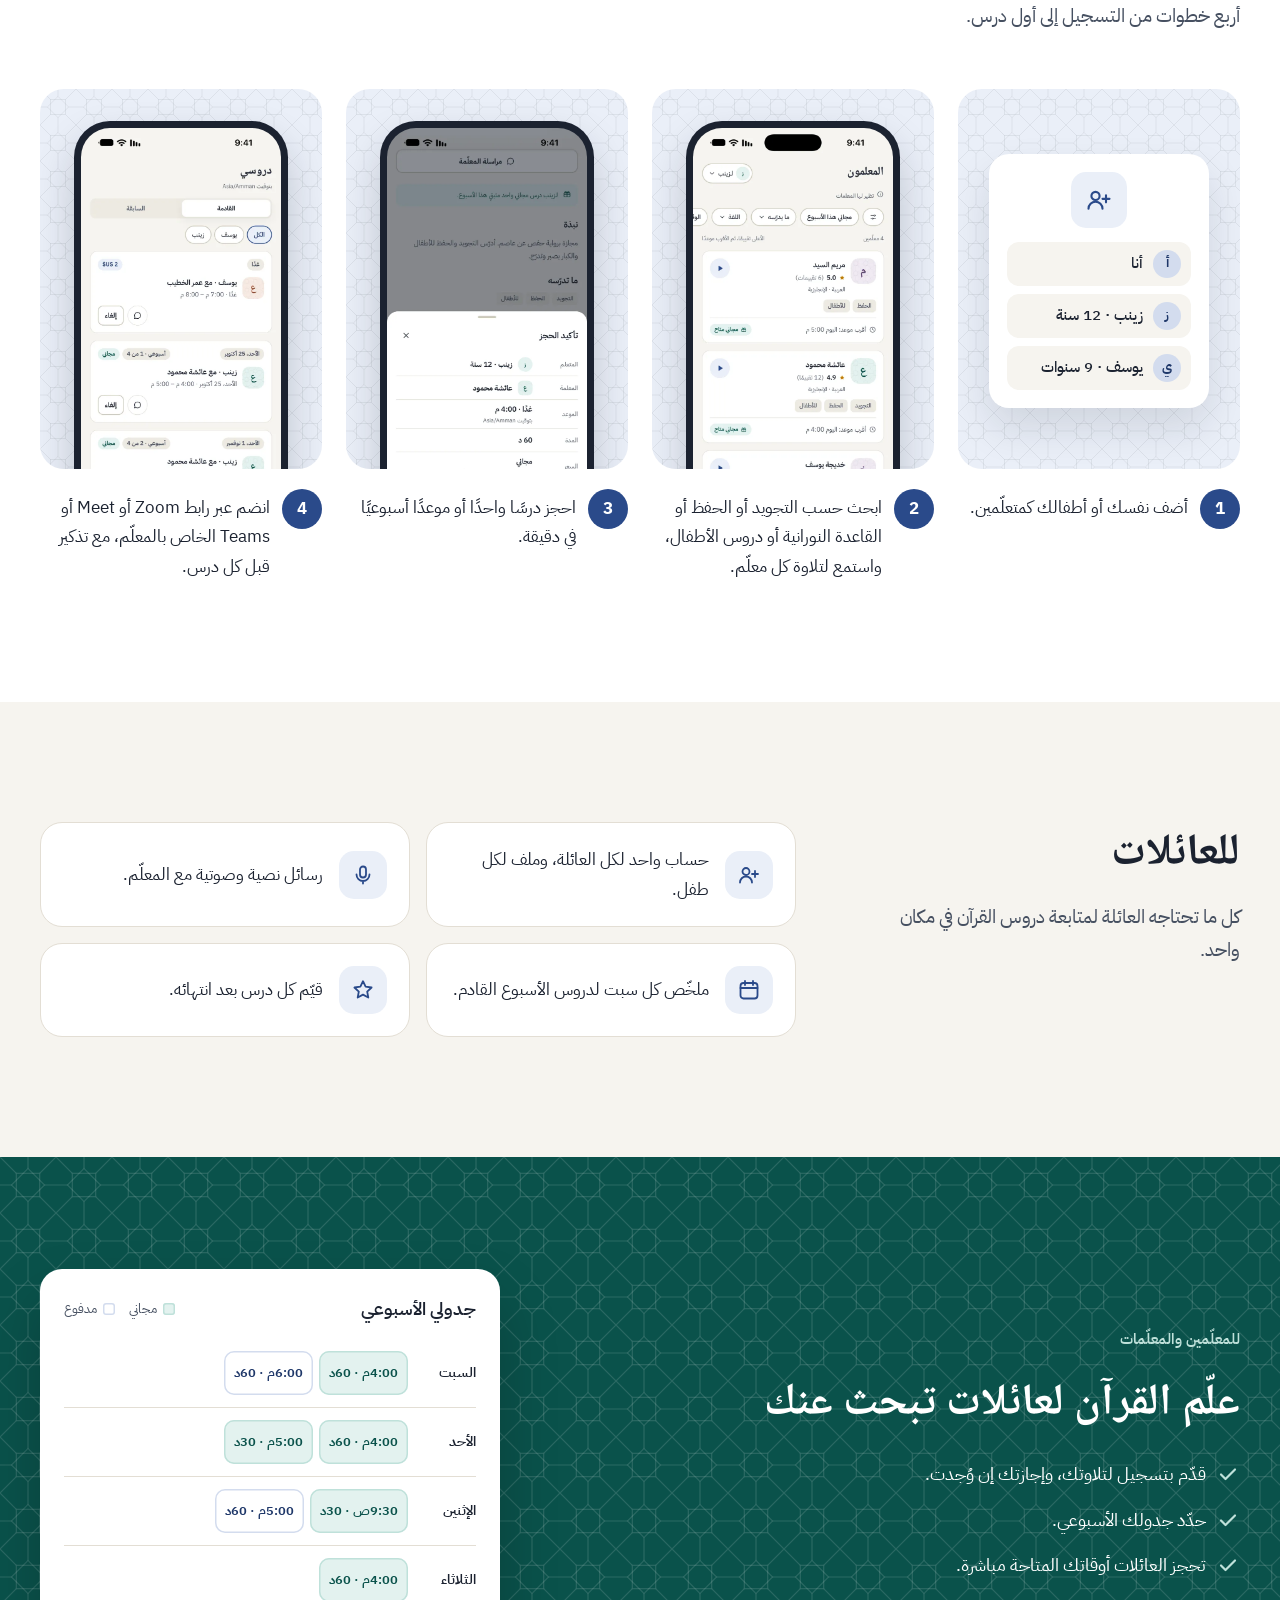
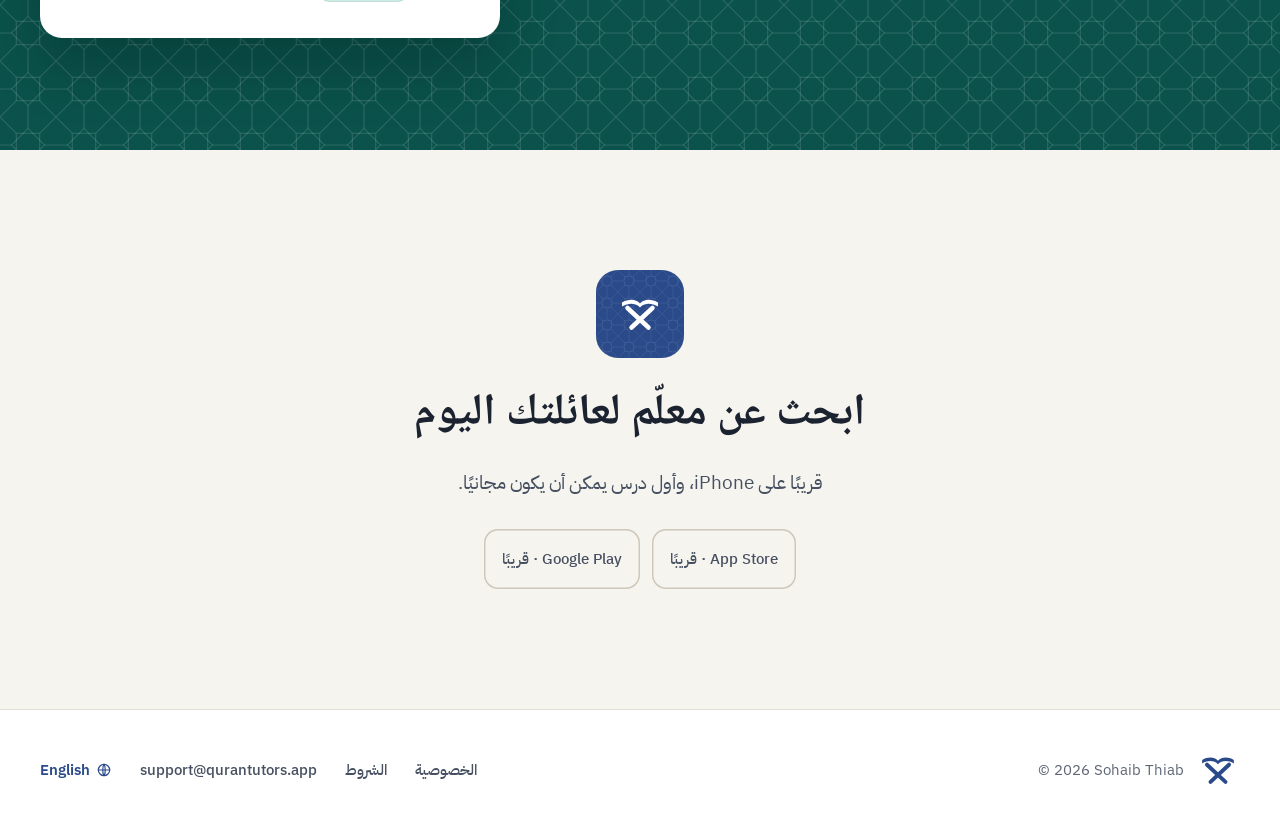
==== commit 84fd44bf: "Coming-soon mode until the app is on the App Store Chip says coming soon, App Store shows as "coming" ====
--- a/index.html
+++ b/index.html
@@ -23,6 +23,17 @@
 <link rel="preconnect" href="https://fonts.gstatic.com" crossorigin>
 <link rel="stylesheet" href="https://fonts.googleapis.com/css2?family=IBM+Plex+Sans+Arabic:wght@400;500;600;700&family=IBM+Plex+Sans:wght@400;500;600&family=Noto+Naskh+Arabic:wght@600;700&display=swap">
 <link rel="stylesheet" href="landing.css">
+<!-- APP_STORE_URL is set in the script below. -->
+<script>
+  // APP_STORE_URL: after Apple approves the app, paste its App Store link between the quotes.
+  // That one line switches the page from "coming soon" to "live": App Store badges and
+  // "Apply in the app" appear (class when-live), the "coming soon" bits hide (class when-soon).
+  const APP_STORE_URL = '';
+  if (APP_STORE_URL) {
+    document.documentElement.classList.add('live');
+    addEventListener('DOMContentLoaded', () => document.querySelectorAll('[data-app-store]').forEach(a => a.href = APP_STORE_URL));
+  }
+</script>
 </head>
 <body>
 <!-- The logo, drawn once and reused with <use href="#logo"> -->
@@ -41,11 +52,12 @@
 
   <div class="in hero-grid">
     <div class="hero-copy">
-      <span class="chip">متاح الآن على iPhone</span>
+      <span class="chip"><span class="when-soon">قريبًا على iPhone</span><span class="when-live">متاح الآن على iPhone</span></span>
       <h1 class="disp">معلّمون موثّقون لعائلتك</h1>
       <p class="lead">ابحث عن معلّم أو معلّمة قرآن تمّت مراجعتهم، واحجز درسًا في دقيقة. كل معلّم يقدّم ساعات مجانية كل أسبوع.</p>
       <div class="stores">
-        <a class="badge" data-app-store href="#"><img src="assets/app-store-badge-ar.svg" alt="حمّله من App Store" width="180" height="60"></a>
+        <a class="badge when-live" data-app-store><img src="assets/app-store-badge-ar.svg" alt="حمّله من App Store" width="180" height="60"></a>
+        <span class="soon when-soon">App Store · قريبًا</span>
         <span class="soon">Google Play · قريبًا</span>
       </div>
     </div>
@@ -146,7 +158,7 @@
           <li><svg class="ic" viewBox="0 0 24 24" aria-hidden="true"><path d="M5 12.5l4.5 4.5L19 7.5"/></svg>حدّد جدولك الأسبوعي.</li>
           <li><svg class="ic" viewBox="0 0 24 24" aria-hidden="true"><path d="M5 12.5l4.5 4.5L19 7.5"/></svg>تحجز العائلات أوقاتك المتاحة مباشرة.</li>
         </ul>
-        <a class="btn" data-app-store href="#">قدّم من التطبيق</a>
+        <a class="btn when-live" data-app-store>قدّم من التطبيق</a>
       </div>
       <div class="card schedule" role="img" aria-label="مثال على جدول أسبوعي لمعلّم، فيه مواعيد مجانية ومواعيد مدفوعة.">
         <div class="schedule-head"><span>جدولي الأسبوعي</span><span class="legend"><i class="free"></i><span>مجاني</span><i class="paid"></i><span>مدفوع</span></span></div>
@@ -162,9 +174,11 @@
     <div class="in cta">
       <div class="hero app-tile"><svg width="50" height="50" aria-hidden="true"><use href="#logo"/></svg></div>
       <h2 class="disp">ابحث عن معلّم لعائلتك اليوم</h2>
-      <p class="muted">حمّل التطبيق واحجز أول درس مجاني.</p>
+      <p class="muted when-soon">قريبًا على iPhone، وأول درس يمكن أن يكون مجانيًا.</p>
+      <p class="muted when-live">حمّل التطبيق واحجز أول درس مجاني.</p>
       <div class="stores">
-        <a class="badge" data-app-store href="#"><img src="assets/app-store-badge-ar.svg" alt="حمّله من App Store" width="180" height="60"></a>
+        <a class="badge when-live" data-app-store><img src="assets/app-store-badge-ar.svg" alt="حمّله من App Store" width="180" height="60"></a>
+        <span class="soon when-soon">App Store · قريبًا</span>
         <span class="soon">Google Play · قريبًا</span>
       </div>
     </div>
@@ -187,12 +201,5 @@
   </div>
 </footer>
 
-<script>
-  // APP_STORE_URL: after Apple approves the app, paste its App Store link between the quotes.
-  // Every App Store button on this page (the ones marked data-app-store) then uses it.
-  const APP_STORE_URL = '';
-  if (APP_STORE_URL) document.querySelectorAll('[data-app-store]').forEach(a => a.href = APP_STORE_URL);
-</script>
-<!-- APP_STORE_URL is set in the script just above. -->
 </body>
 </html>
--- a/landing.css
+++ b/landing.css
@@ -210,3 +210,6 @@
 /* Mixed-language snippets (e.g. the "English" / "العربية" switch) use their own script's font */
 [lang="ar"] { font-family: 'IBM Plex Sans Arabic', 'IBM Plex Sans', system-ui, sans-serif; }
 [lang="en"] { font-family: 'IBM Plex Sans', system-ui, sans-serif; }
+/* Before launch / after launch. The APP_STORE_URL line in each page adds class "live" to <html>. */
+html:not(.live) .when-live { display: none; }
+html.live .when-soon { display: none; }
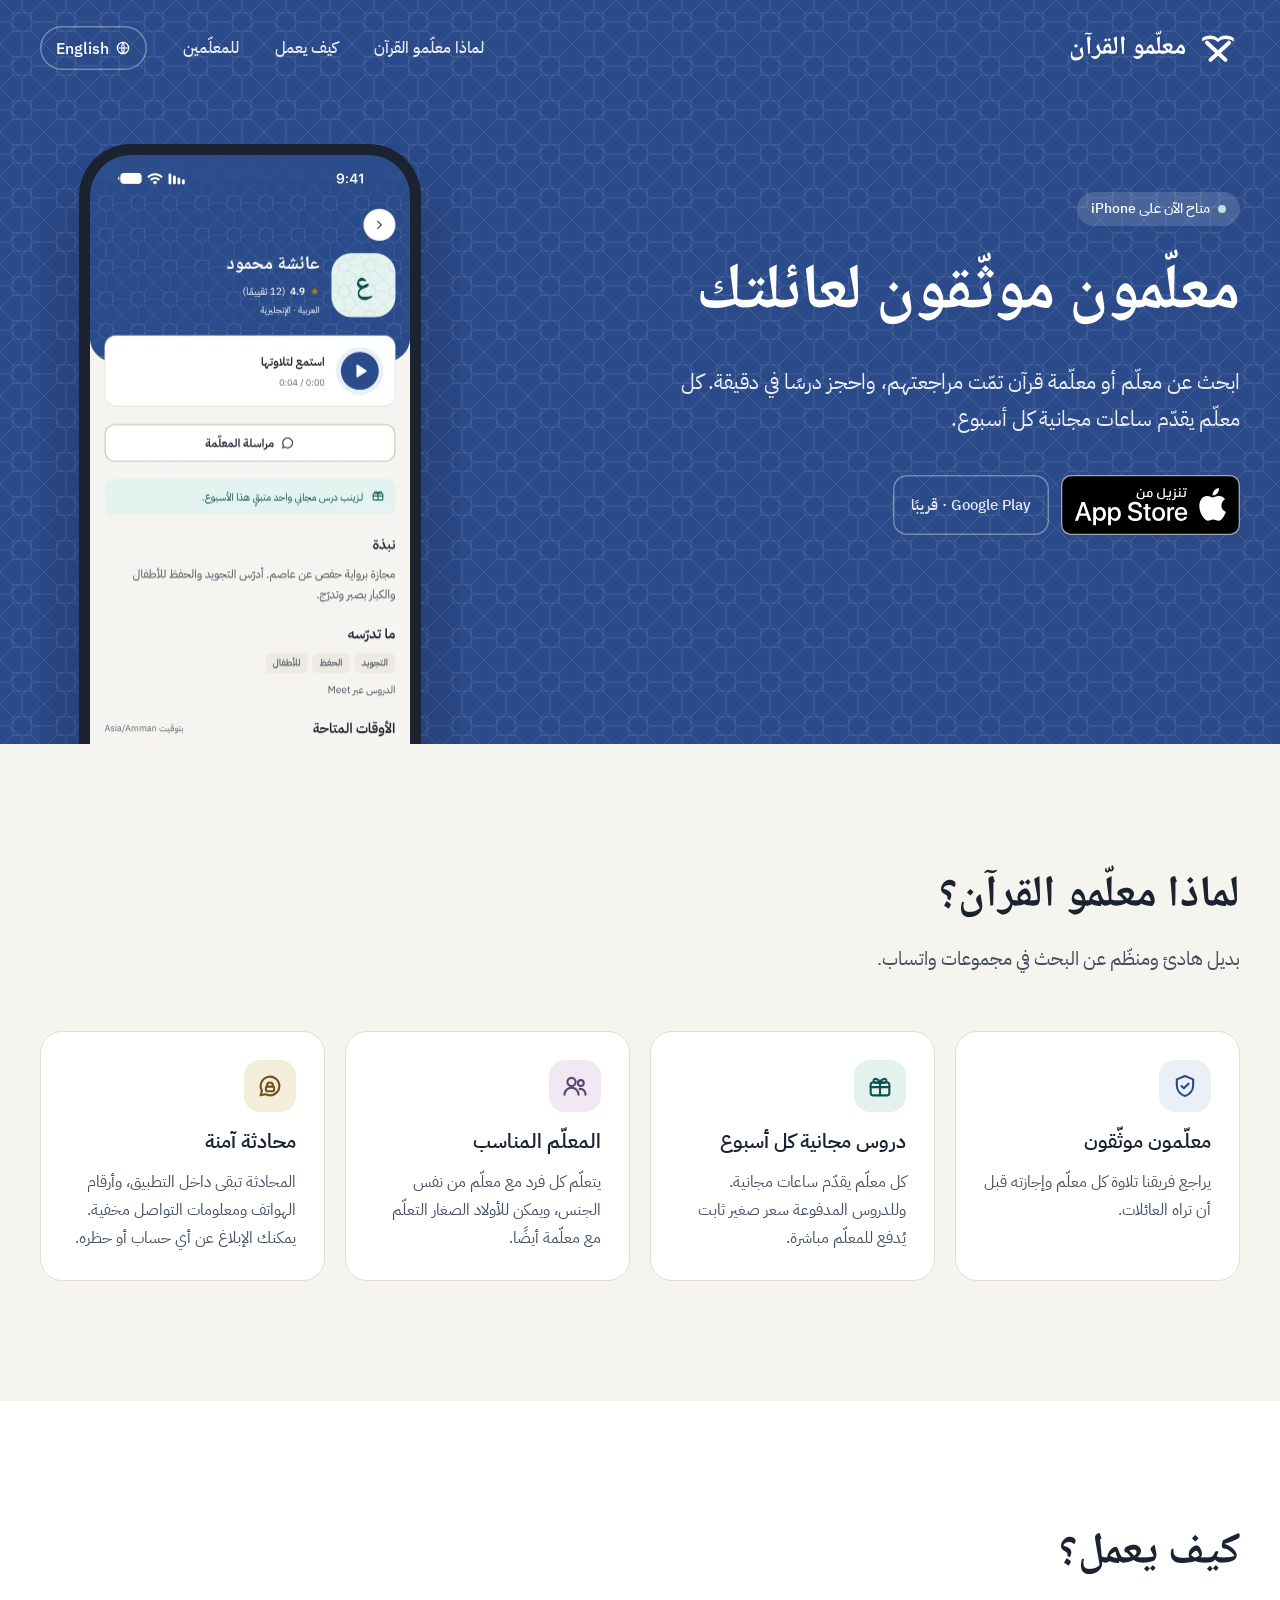
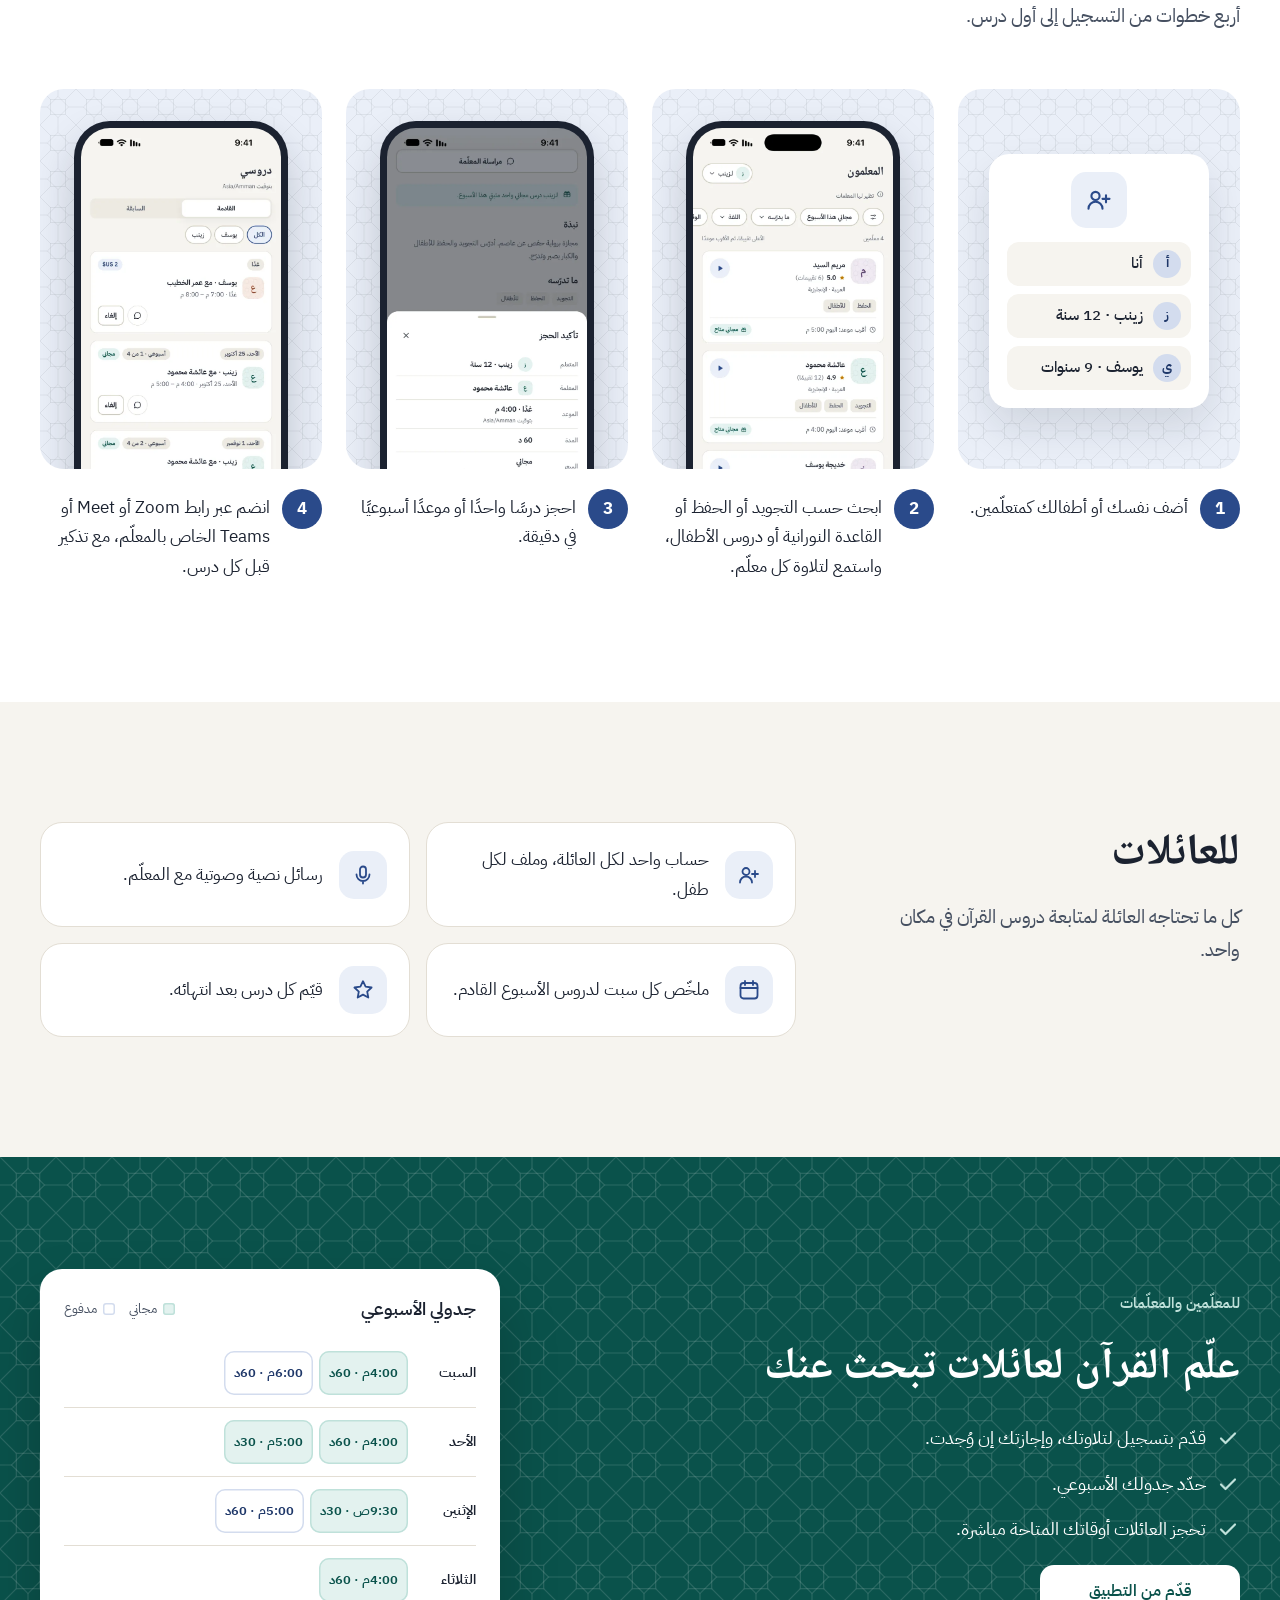
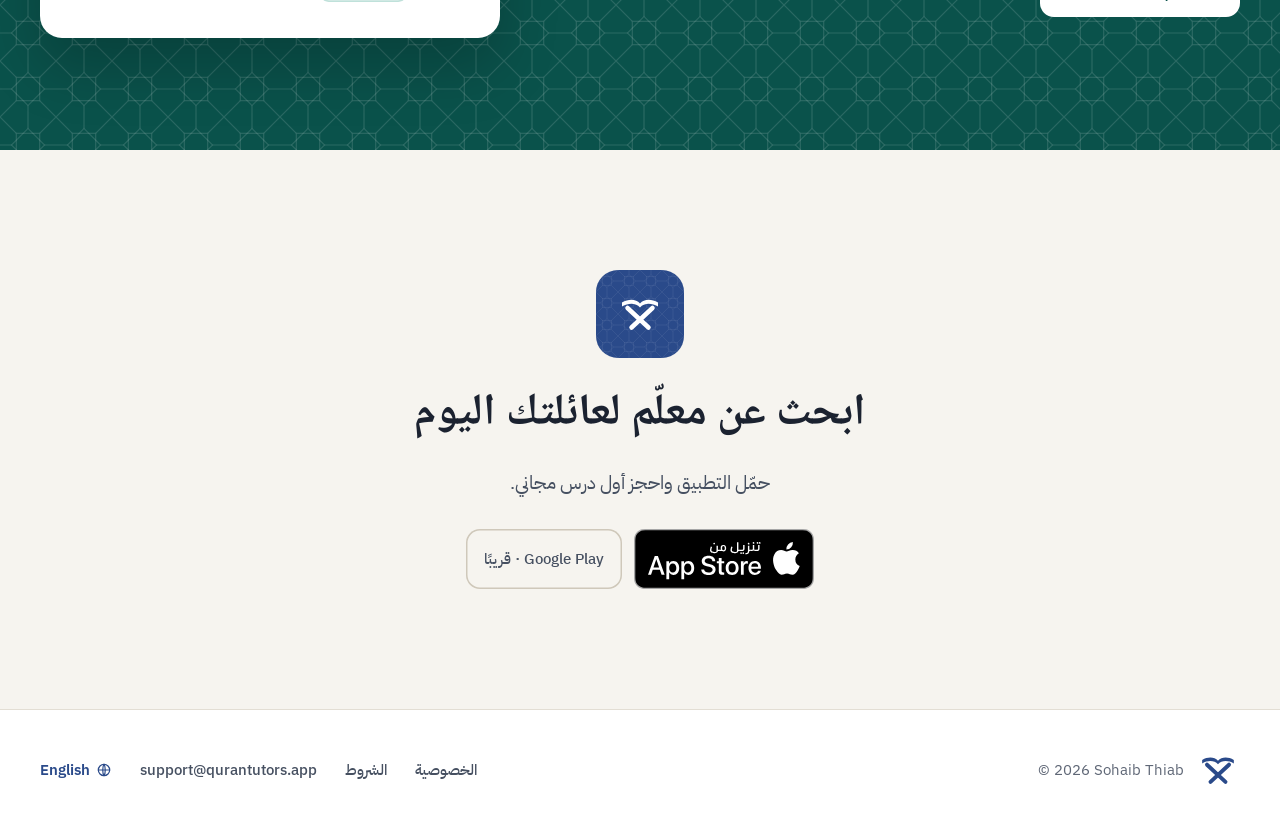
==== commit 1df66562: "Switch landing page to live: add App Store link Co-Authored-By: Claude Opus 5.5 <noreply@anthropic.c" ====
--- a/index.html
+++ b/index.html
@@ -28,7 +28,7 @@
   // APP_STORE_URL: after Apple approves the app, paste its App Store link between the quotes.
   // That one line switches the page from "coming soon" to "live": App Store badges and
   // "Apply in the app" appear (class when-live), the "coming soon" bits hide (class when-soon).
-  const APP_STORE_URL = '';
+  const APP_STORE_URL = 'https://apps.apple.com/app/id6824174298';
   if (APP_STORE_URL) {
     document.documentElement.classList.add('live');
     addEventListener('DOMContentLoaded', () => document.querySelectorAll('[data-app-store]').forEach(a => a.href = APP_STORE_URL));
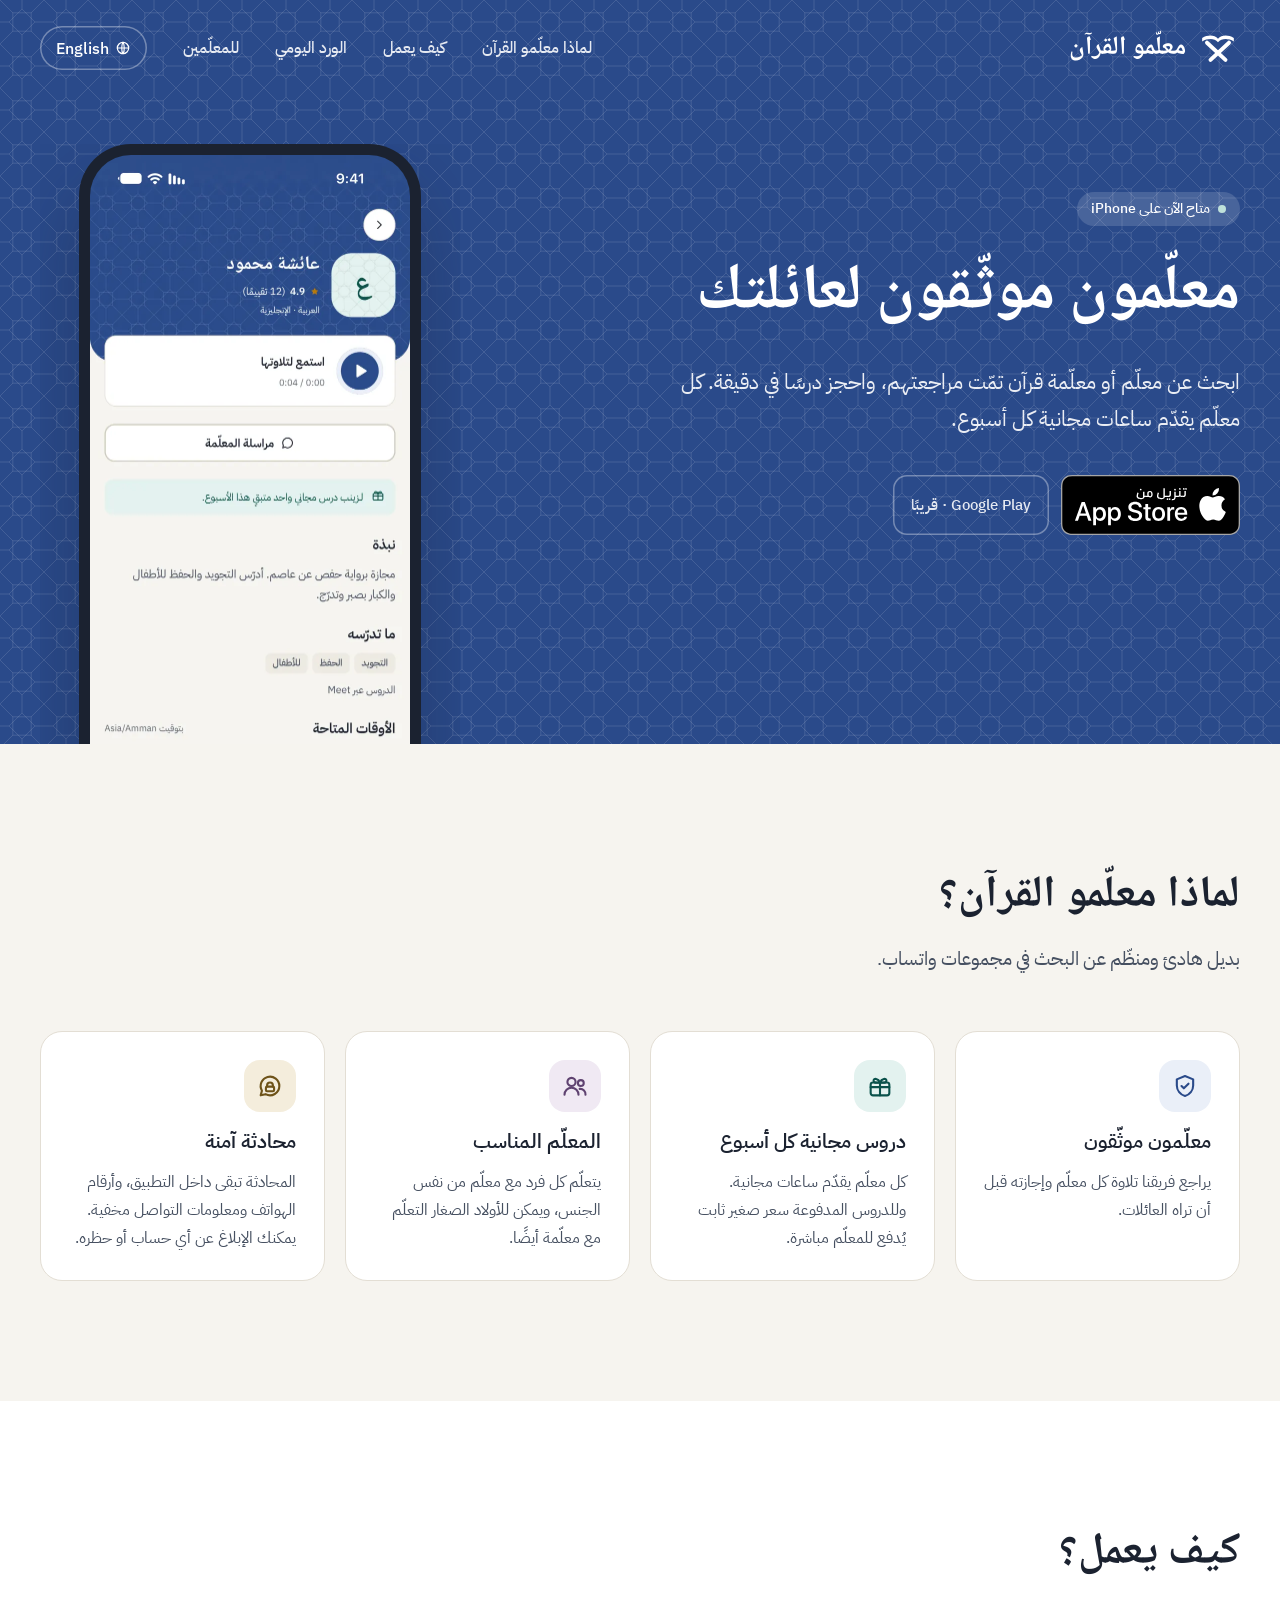
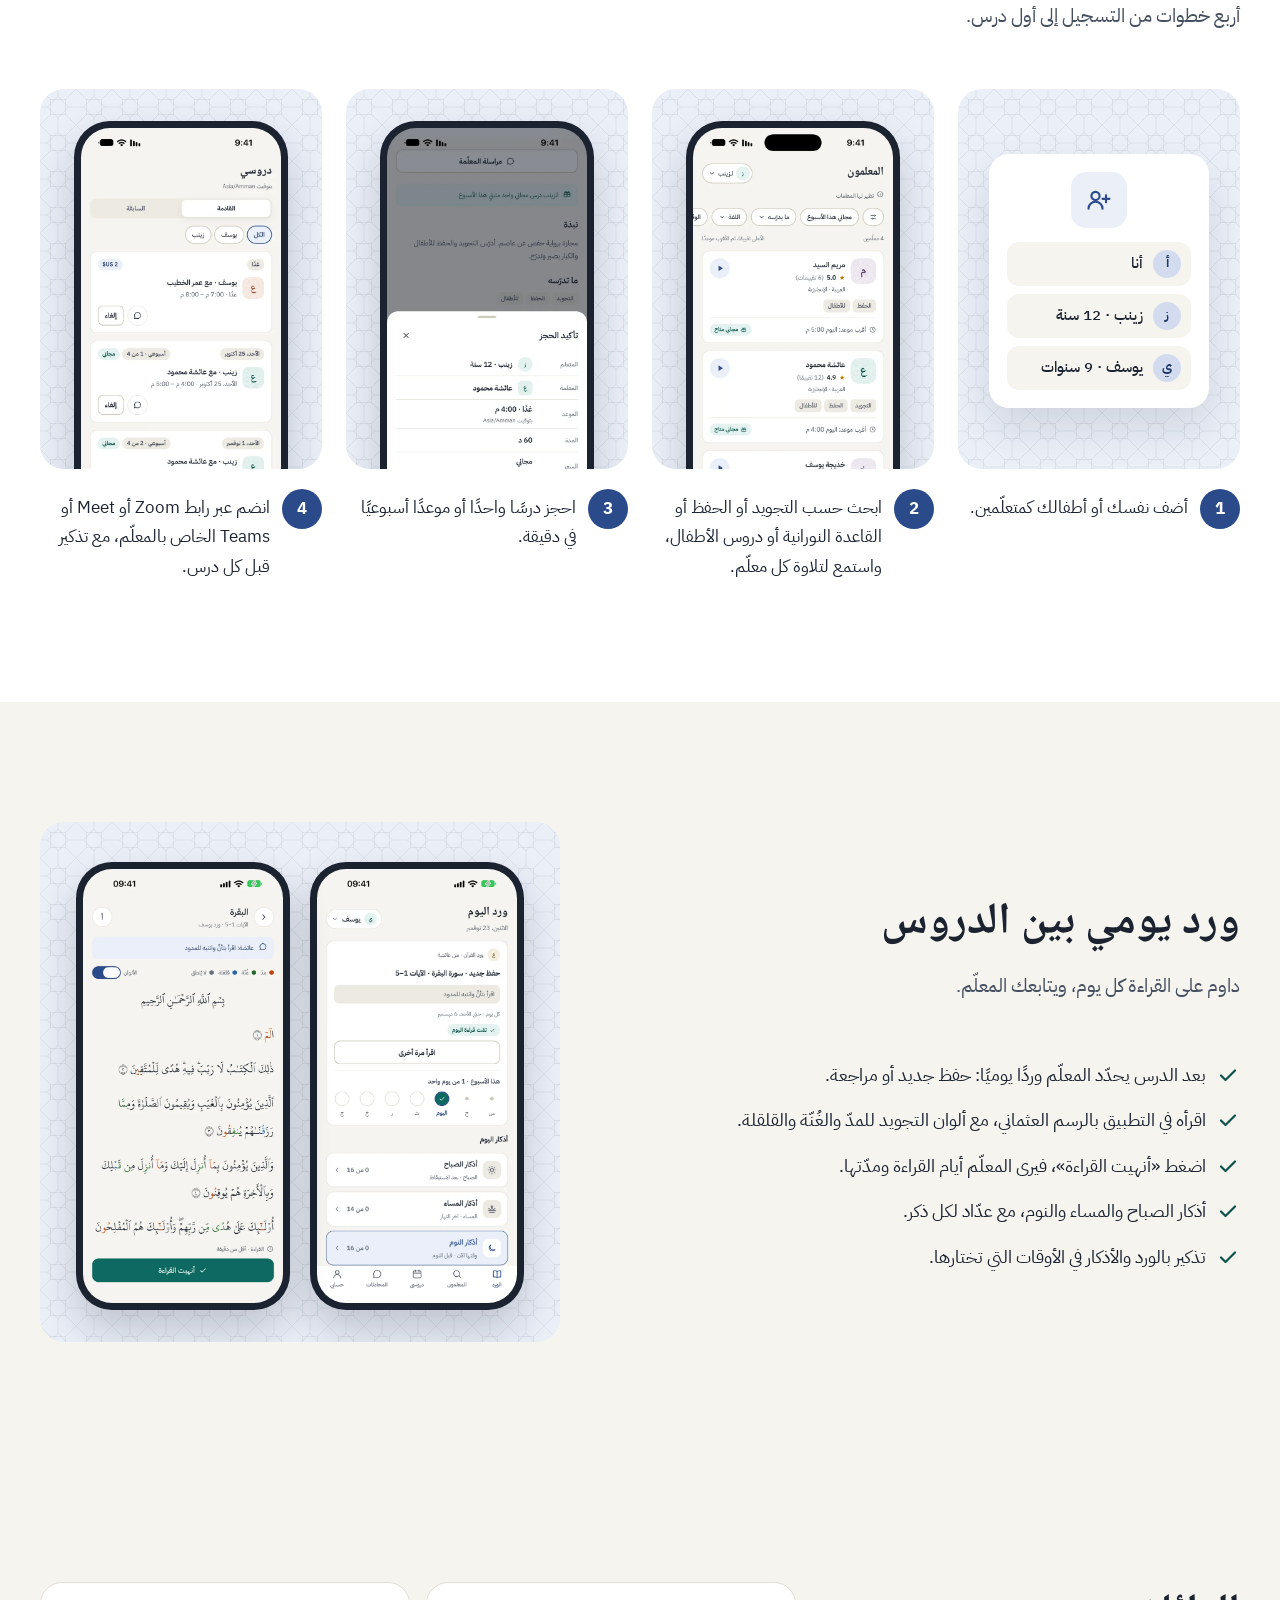
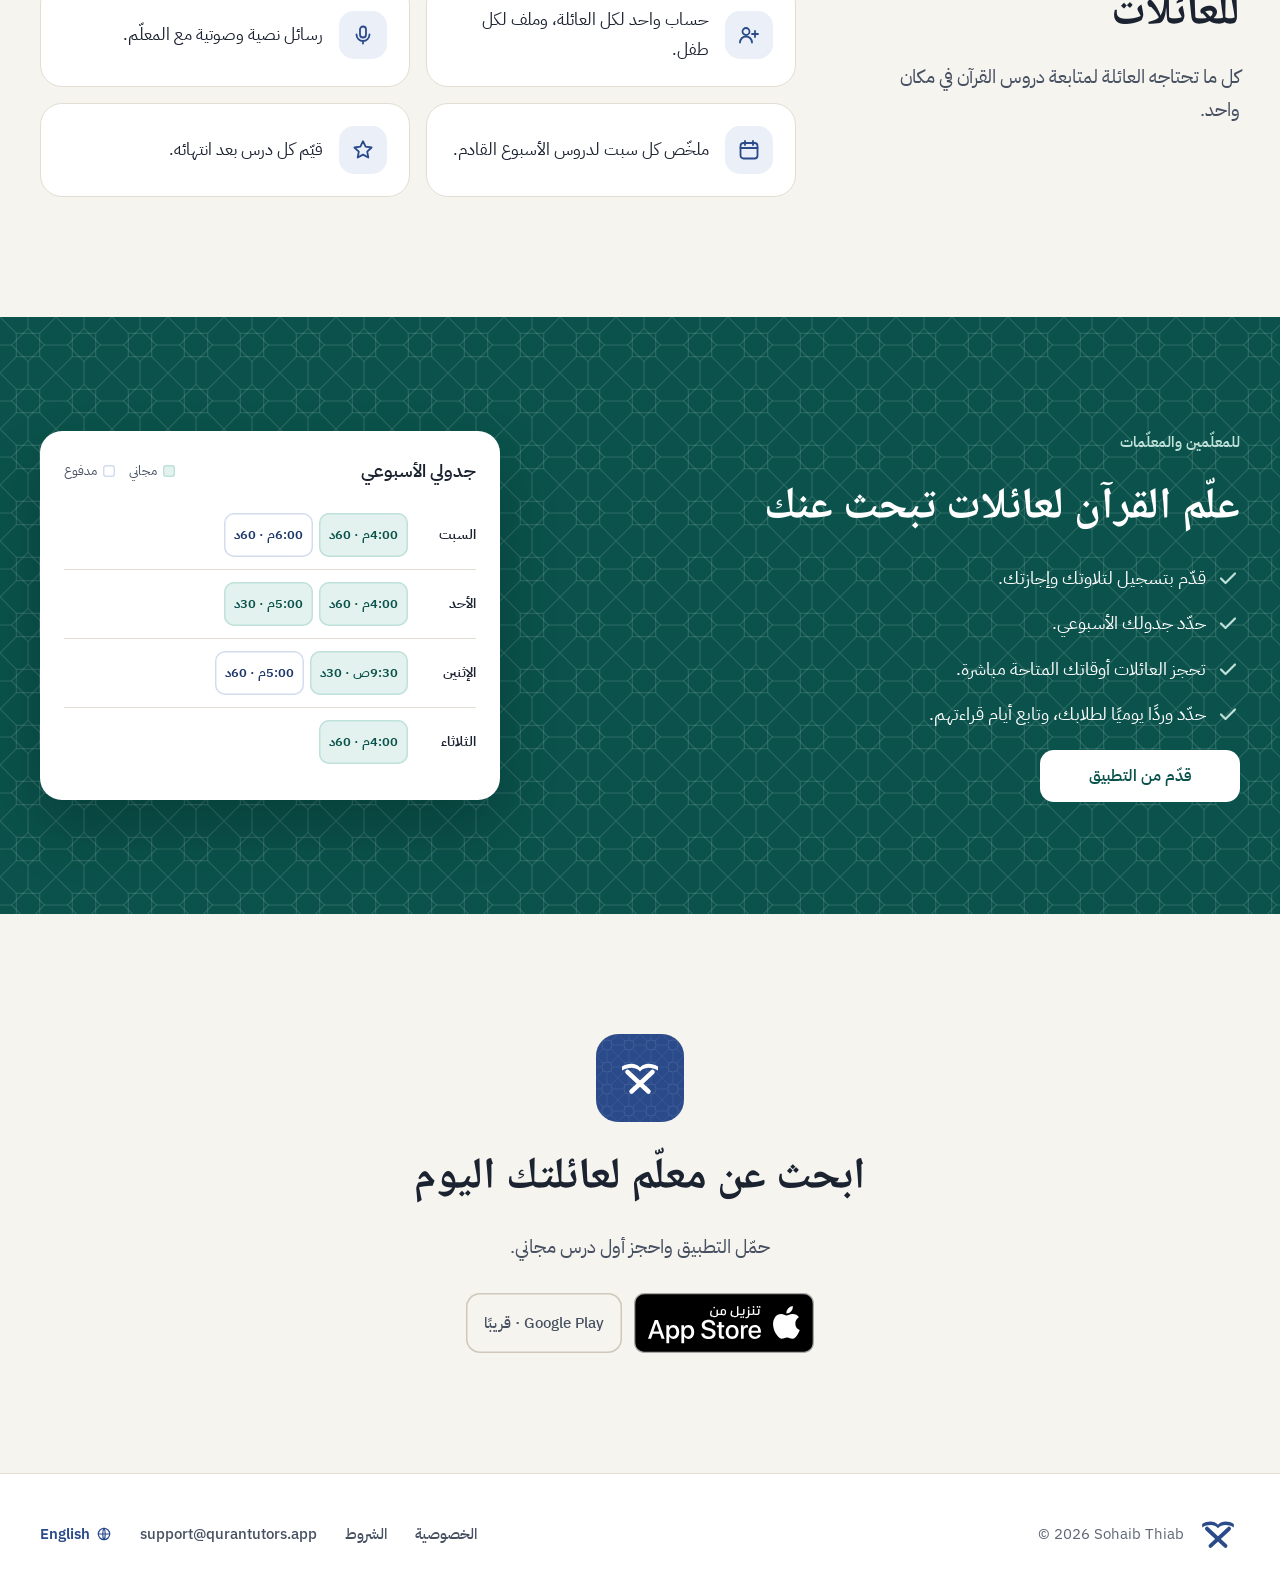
==== commit 559f13da: "Landing: daily wird section, ijazah required, wird for teachers New section after How it works (ar +" ====
--- a/index.html
+++ b/index.html
@@ -4,7 +4,7 @@
 <meta charset="utf-8">
 <meta name="viewport" content="width=device-width, initial-scale=1">
 <title>معلّمو القرآن · معلّمون موثّقون لعائلتك</title>
-<meta name="description" content="ابحث عن معلّم أو معلّمة قرآن تمّت مراجعتهم، واحجز درسًا في دقيقة. كل معلّم يقدّم ساعات مجانية كل أسبوع. تطبيق معلّمو القرآن على iPhone.">
+<meta name="description" content="ابحث عن معلّم أو معلّمة قرآن تمّت مراجعتهم، واحجز درسًا في دقيقة. كل معلّم يقدّم ساعات مجانية كل أسبوع، ويحدّد وردًا يوميًا بألوان التجويد. تطبيق معلّمو القرآن على iPhone.">
 <link rel="canonical" href="https://qurantutors.app/">
 <link rel="alternate" hreflang="ar" href="https://qurantutors.app/">
 <link rel="alternate" hreflang="en" href="https://qurantutors.app/en/">
@@ -45,6 +45,7 @@
     <div class="nav-links">
       <a class="nav-link" href="#why">لماذا معلّمو القرآن</a>
       <a class="nav-link" href="#how">كيف يعمل</a>
+      <a class="nav-link" href="#wird">الورد اليومي</a>
       <a class="nav-link" href="#teachers">للمعلّمين</a>
       <a class="nav-link lang" href="en/" lang="en" hreflang="en"><svg class="ic s16" viewBox="0 0 24 24" aria-hidden="true"><circle cx="12" cy="12" r="8.5"/><path d="M3.5 12h17M12 3.5c2.5 2.7 2.5 14.3 0 17M12 3.5c-2.5 2.7-2.5 14.3 0 17"/></svg>English</a>
     </div>
@@ -133,6 +134,28 @@
     </div>
   </section>
 
+  <section id="wird" class="sec wird">
+    <div class="in wird-grid">
+      <div class="wird-copy">
+        <div class="sec-head">
+          <h2 class="disp">ورد يومي بين الدروس</h2>
+          <p class="muted">داوم على القراءة كل يوم، ويتابعك المعلّم.</p>
+        </div>
+        <ul class="ticks">
+          <li><svg class="ic" viewBox="0 0 24 24" aria-hidden="true"><path d="M5 12.5l4.5 4.5L19 7.5"/></svg>بعد الدرس يحدّد المعلّم وردًا يوميًا: حفظ جديد أو مراجعة.</li>
+          <li><svg class="ic" viewBox="0 0 24 24" aria-hidden="true"><path d="M5 12.5l4.5 4.5L19 7.5"/></svg>اقرأه في التطبيق بالرسم العثماني، مع ألوان التجويد للمدّ والغُنّة والقلقلة.</li>
+          <li><svg class="ic" viewBox="0 0 24 24" aria-hidden="true"><path d="M5 12.5l4.5 4.5L19 7.5"/></svg>اضغط «أنهيت القراءة»، فيرى المعلّم أيام القراءة ومدّتها.</li>
+          <li><svg class="ic" viewBox="0 0 24 24" aria-hidden="true"><path d="M5 12.5l4.5 4.5L19 7.5"/></svg>أذكار الصباح والمساء والنوم، مع عدّاد لكل ذكر.</li>
+          <li><svg class="ic" viewBox="0 0 24 24" aria-hidden="true"><path d="M5 12.5l4.5 4.5L19 7.5"/></svg>تذكير بالورد والأذكار في الأوقات التي تختارها.</li>
+        </ul>
+      </div>
+      <div class="wird-phones">
+        <div class="phone sm"><img src="assets/ar-6-wird.webp" width="640" height="1391" loading="lazy" alt="ورد اليوم ليوسف: سورة البقرة الآيات ١–٥ من معلّمته عائشة، تمّت قراءته اليوم، مع أيام القراءة هذا الأسبوع وأذكار الصباح والمساء والنوم."></div>
+        <div class="phone sm"><img src="assets/ar-7-reader.webp" width="640" height="1391" loading="lazy" alt="شاشة القراءة تعرض سورة البقرة الآيات ١–٥ بألوان التجويد للمدّ والغُنّة والقلقلة والحروف التي لا تُنطق، وزر «أنهيت القراءة»."></div>
+      </div>
+    </div>
+  </section>
+
   <section id="families" class="sec">
     <div class="in fam-grid">
       <div class="sec-head">
@@ -154,9 +177,10 @@
         <span class="eyebrow">للمعلّمين والمعلّمات</span>
         <h2 class="disp">علّم القرآن لعائلات تبحث عنك</h2>
         <ul class="ticks">
-          <li><svg class="ic" viewBox="0 0 24 24" aria-hidden="true"><path d="M5 12.5l4.5 4.5L19 7.5"/></svg>قدّم بتسجيل لتلاوتك، وإجازتك إن وُجدت.</li>
+          <li><svg class="ic" viewBox="0 0 24 24" aria-hidden="true"><path d="M5 12.5l4.5 4.5L19 7.5"/></svg>قدّم بتسجيل لتلاوتك وإجازتك.</li>
           <li><svg class="ic" viewBox="0 0 24 24" aria-hidden="true"><path d="M5 12.5l4.5 4.5L19 7.5"/></svg>حدّد جدولك الأسبوعي.</li>
           <li><svg class="ic" viewBox="0 0 24 24" aria-hidden="true"><path d="M5 12.5l4.5 4.5L19 7.5"/></svg>تحجز العائلات أوقاتك المتاحة مباشرة.</li>
+          <li><svg class="ic" viewBox="0 0 24 24" aria-hidden="true"><path d="M5 12.5l4.5 4.5L19 7.5"/></svg>حدّد وردًا يوميًا لطلابك، وتابع أيام قراءتهم.</li>
         </ul>
         <a class="btn when-live" data-app-store>قدّم من التطبيق</a>
       </div>
--- a/landing.css
+++ b/landing.css
@@ -93,6 +93,14 @@
 .feats { list-style: none; margin: 0; padding: 0; display: grid; gap: 10px; }
 .feats .card { flex-direction: row; align-items: center; gap: 14px; padding: 16px; }
 .feats .icon-box { width: 44px; height: 44px; }
+
+/* Daily wird: copy beside two phones on a pattern tile */
+.wird-grid { display: flex; flex-direction: column; gap: 28px; }
+.wird-copy { display: flex; flex-direction: column; gap: 4px; }
+.wird .ticks .ic { color: var(--teal-700); }
+.wird-phones { height: 360px; border-radius: 22px; background: var(--lapis-50) url(assets/pattern.svg); background-size: 32px 32px; overflow: hidden; display: flex; justify-content: center; gap: 12px; padding-top: 28px; }
+.wird-phones .phone.sm img { width: 145px; border-radius: 22px; }
+.wird-phones .phone.sm { border-radius: 28px; padding: 6px; }
 
 /* For teachers */
 .teach { background-color: var(--teal-700); }
@@ -178,6 +186,11 @@
   .feats .card { padding: 22px; gap: 16px; border-radius: 22px; }
   .feats .icon-box { width: 48px; height: 48px; }
 
+  .wird-grid { display: grid; grid-template-columns: minmax(0, 1fr) 520px; gap: 80px; align-items: center; }
+  .wird-copy { gap: 0; }
+  .wird-phones { height: 520px; border-radius: 24px; background-size: 36px 36px; padding-top: 40px; gap: 20px; }
+  .wird-phones .phone.sm img { width: 200px; border-radius: 29px; }
+  .wird-phones .phone.sm { border-radius: 36px; padding: 7px; }
   .teach { padding: 112px 0; background-size: 56px 56px; }
   .teach-grid { display: grid; grid-template-columns: minmax(0, 1fr) 460px; gap: 80px; align-items: center; }
   .teach-copy { gap: 20px; }
